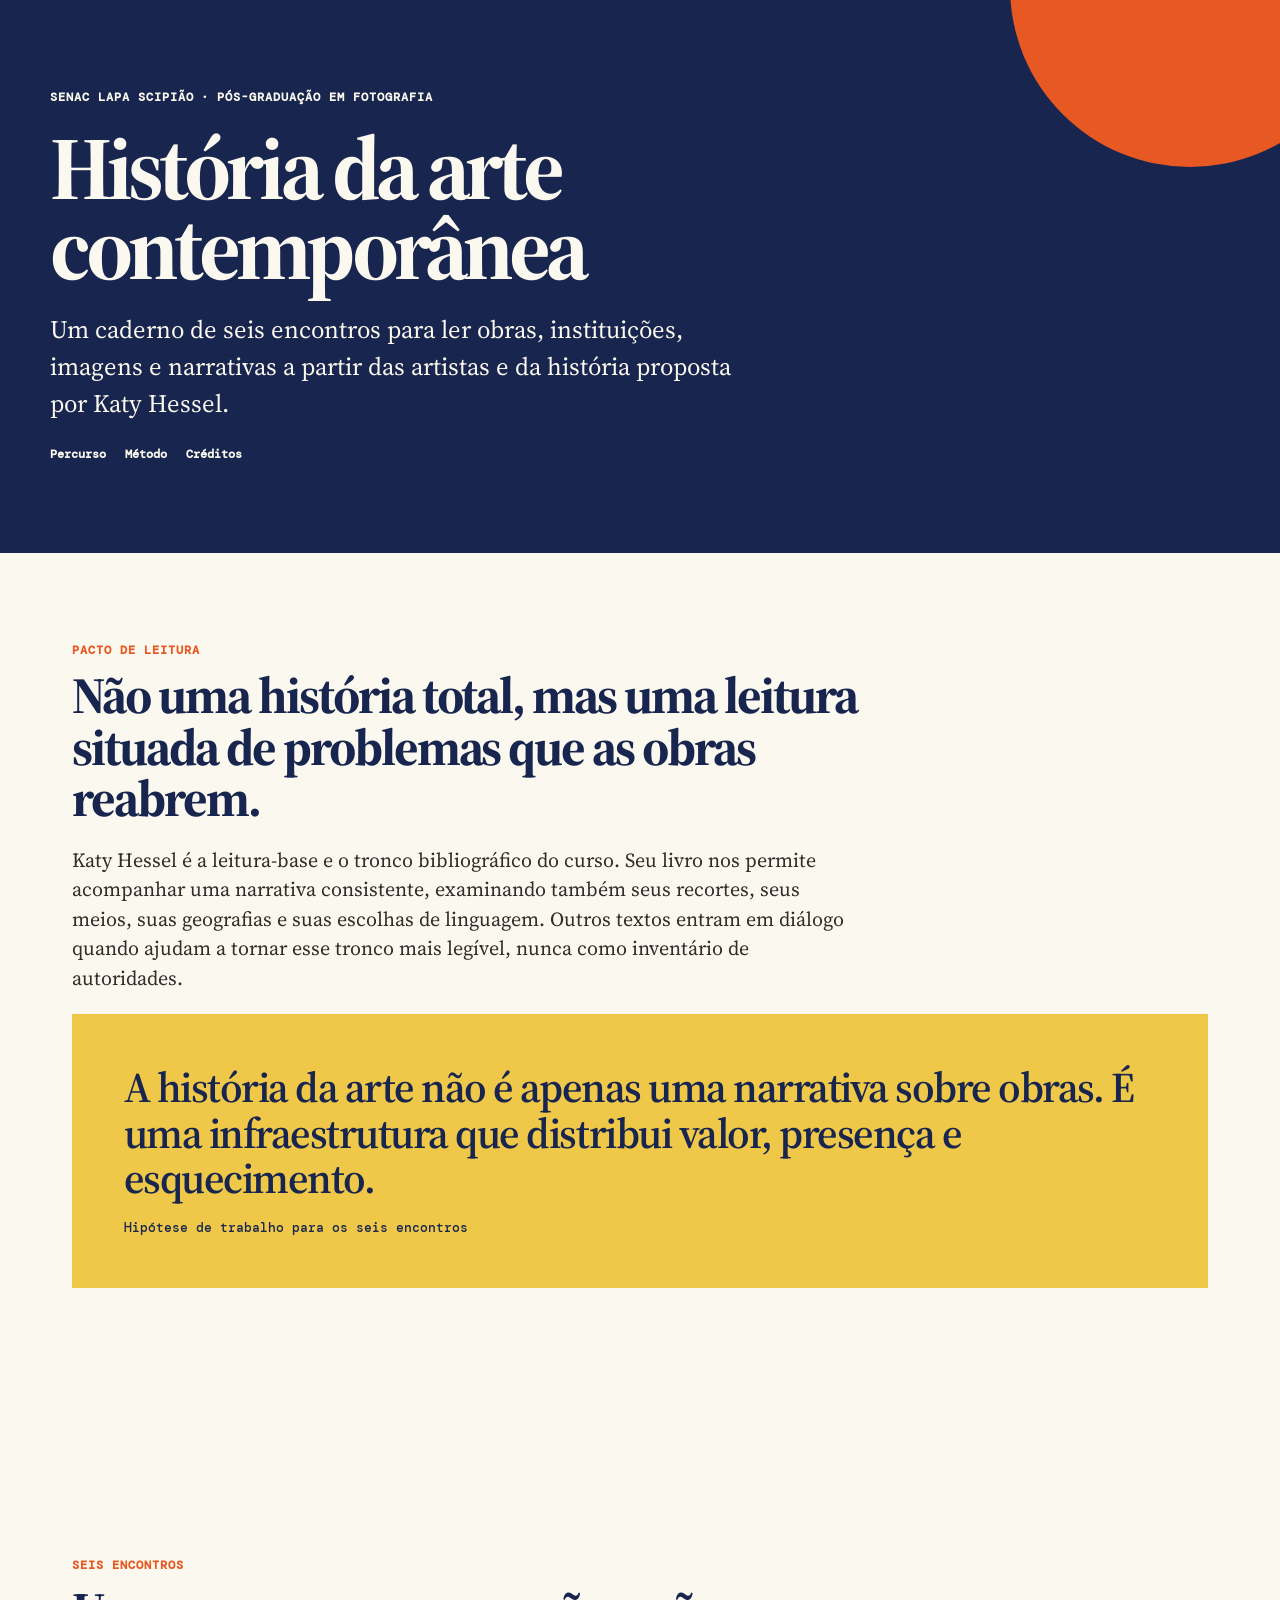
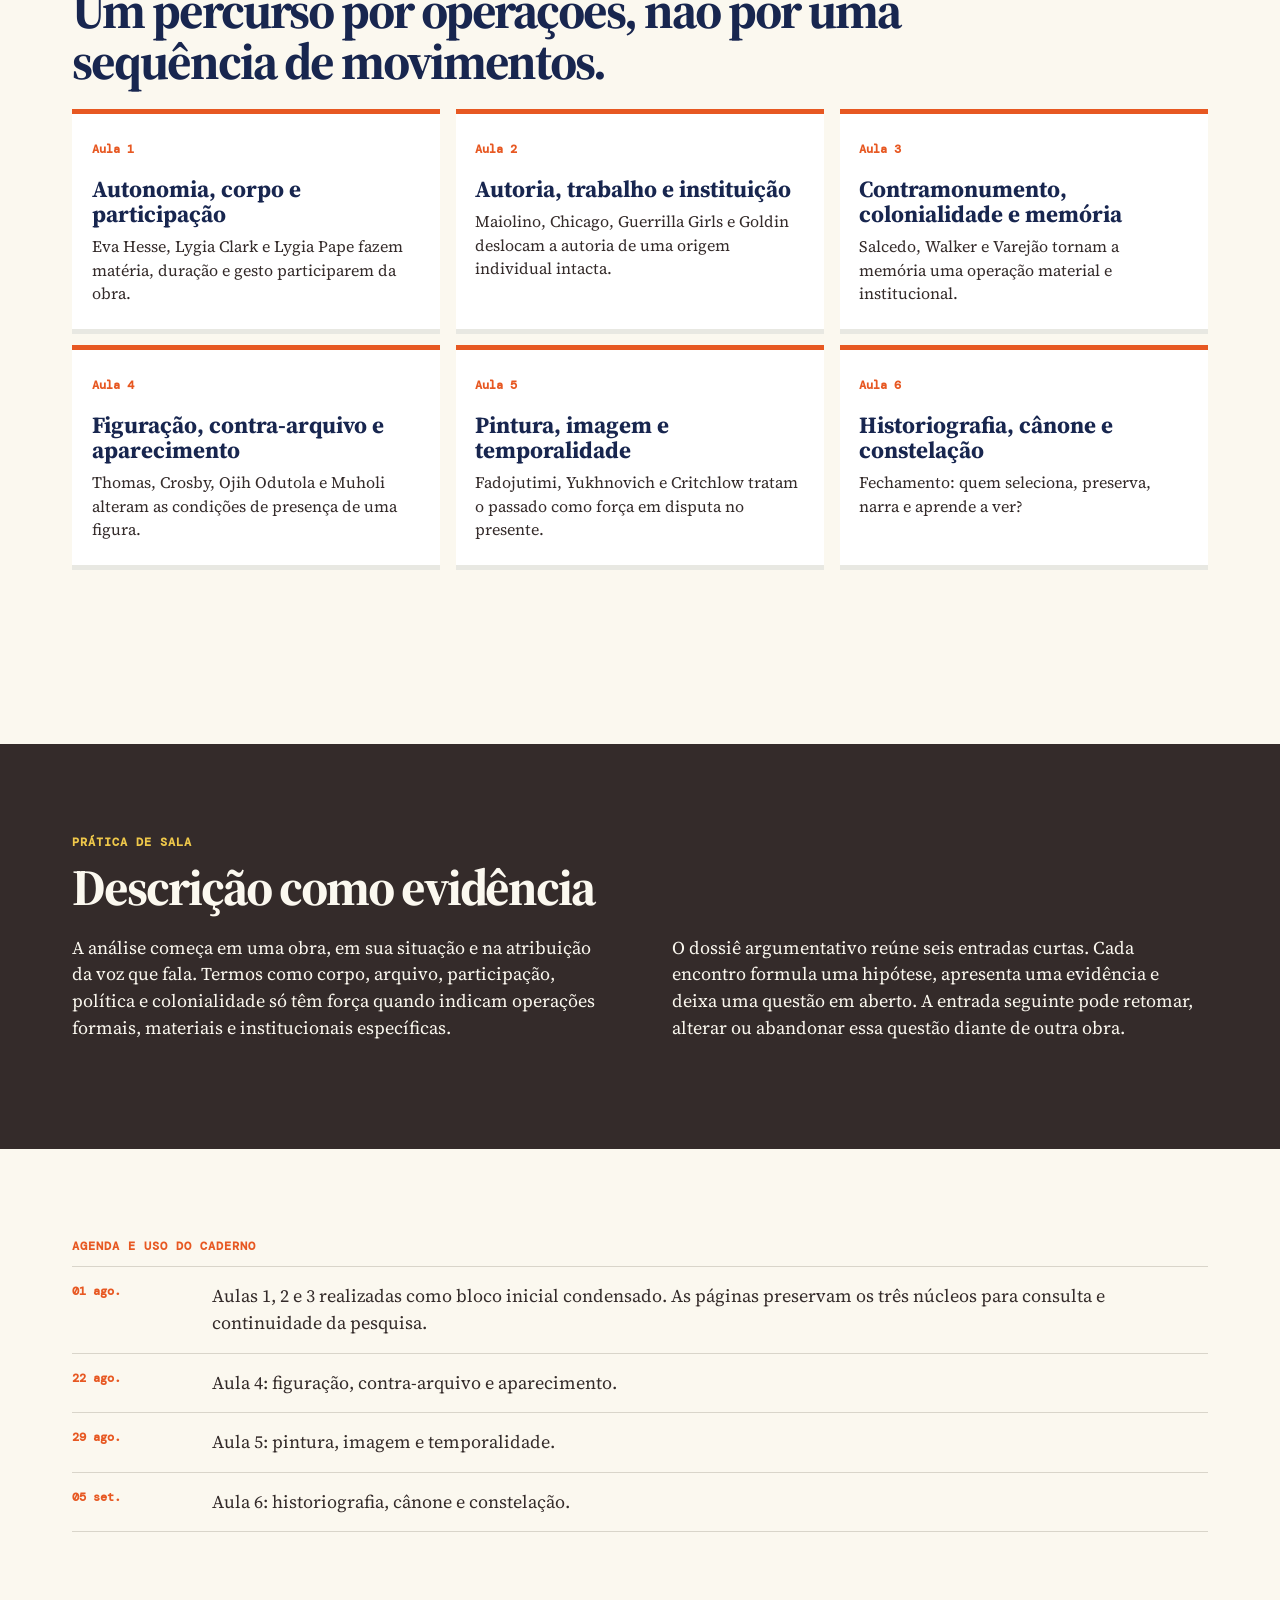
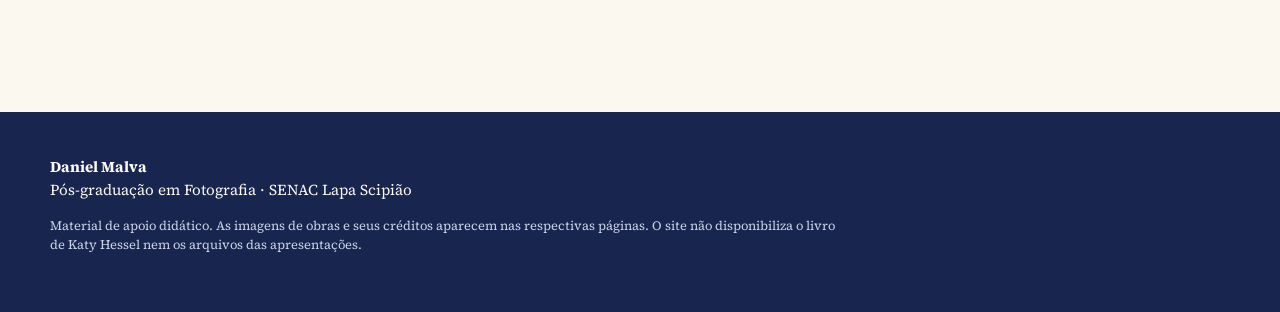
==== index.html @ fc157f0c "Publica caderno da disciplina de arte contemporanea" ====
<!doctype html><html lang="pt-BR"><head><meta charset="utf-8"><meta name="viewport" content="width=device-width, initial-scale=1"><title>História da Arte Contemporânea | SENAC</title><meta name="description" content="Caderno digital da disciplina História da Arte Contemporânea."><link rel="stylesheet" href="assets/styles.css"></head><body>
<header class="hero"><p class="eyebrow">SENAC Lapa Scipião · Pós-graduação em Fotografia</p><h1>História da arte<br>contemporânea</h1><p class="hero-copy">Um caderno de seis encontros para ler obras, instituições, imagens e narrativas a partir das artistas e da história proposta por Katy Hessel.</p><nav aria-label="Navegação"><a href="#percurso">Percurso</a><a href="#metodo">Método</a><a href="#creditos">Créditos</a></nav></header>
<main><section class="wrap section"><p class="section-label">Pacto de leitura</p><h2>Não uma história total, mas uma leitura situada de problemas que as obras reabrem.</h2><p class="lede">Katy Hessel é a leitura-base e o tronco bibliográfico do curso. Seu livro nos permite acompanhar uma narrativa consistente, examinando também seus recortes, seus meios, suas geografias e suas escolhas de linguagem. Outros textos entram em diálogo quando ajudam a tornar esse tronco mais legível, nunca como inventário de autoridades.</p><div class="statement">A história da arte não é apenas uma narrativa sobre obras. É uma infraestrutura que distribui valor, presença e esquecimento.<small>Hipótese de trabalho para os seis encontros</small></div></section>
<section class="wrap section" id="percurso"><p class="section-label">Seis encontros</p><h2>Um percurso por operações, não por uma sequência de movimentos.</h2><div class="course-grid"><article class="course-card" data-periodo="passado"><a href="aula-01.html"><span class="number">Aula 1</span><h3>Autonomia, corpo e participação</h3><p>Eva Hesse, Lygia Clark e Lygia Pape fazem matéria, duração e gesto participarem da obra.</p></a></article><article class="course-card" data-periodo="passado"><a href="aula-02.html"><span class="number">Aula 2</span><h3>Autoria, trabalho e instituição</h3><p>Maiolino, Chicago, Guerrilla Girls e Goldin deslocam a autoria de uma origem individual intacta.</p></a></article><article class="course-card" data-periodo="passado"><a href="aula-03.html"><span class="number">Aula 3</span><h3>Contramonumento, colonialidade e memória</h3><p>Salcedo, Walker e Varejão tornam a memória uma operação material e institucional.</p></a></article><article class="course-card" data-periodo="presente"><a href="aula-04.html"><span class="number">Aula 4</span><h3>Figuração, contra-arquivo e aparecimento</h3><p>Thomas, Crosby, Ojih Odutola e Muholi alteram as condições de presença de uma figura.</p></a></article><article class="course-card" data-periodo="presente"><a href="aula-05.html"><span class="number">Aula 5</span><h3>Pintura, imagem e temporalidade</h3><p>Fadojutimi, Yukhnovich e Critchlow tratam o passado como força em disputa no presente.</p></a></article><article class="course-card" data-periodo="presente"><a href="aula-06.html"><span class="number">Aula 6</span><h3>Historiografia, cânone e constelação</h3><p>Fechamento: quem seleciona, preserva, narra e aprende a ver?</p></a></article></div></section>
<section class="method" id="metodo"><div class="wrap"><p class="section-label">Prática de sala</p><h2>Descrição como evidência</h2><div class="two-col"><p>A análise começa em uma obra, em sua situação e na atribuição da voz que fala. Termos como corpo, arquivo, participação, política e colonialidade só têm força quando indicam operações formais, materiais e institucionais específicas.</p><p>O dossiê argumentativo reúne seis entradas curtas. Cada encontro formula uma hipótese, apresenta uma evidência e deixa uma questão em aberto. A entrada seguinte pode retomar, alterar ou abandonar essa questão diante de outra obra.</p></div></div></section>
<section class="wrap section"><p class="section-label">Agenda e uso do caderno</p><div class="timeline"><strong>01 ago.</strong><span>Aulas 1, 2 e 3 realizadas como bloco inicial condensado. As páginas preservam os três núcleos para consulta e continuidade da pesquisa.</span><strong>22 ago.</strong><span>Aula 4: figuração, contra-arquivo e aparecimento.</span><strong>29 ago.</strong><span>Aula 5: pintura, imagem e temporalidade.</span><strong>05 set.</strong><span>Aula 6: historiografia, cânone e constelação.</span></div></section></main>
<footer id="creditos"><p><strong>Daniel Malva</strong><br>Pós-graduação em Fotografia · SENAC Lapa Scipião</p><p class="fine">Material de apoio didático. As imagens de obras e seus créditos aparecem nas respectivas páginas. O site não disponibiliza o livro de Katy Hessel nem os arquivos das apresentações.</p></footer><script src="assets/app.js"></script></body></html>
---- assets/styles.css ----
@import url('https://fonts.googleapis.com/css2?family=DM+Mono&family=Source+Serif+4:opsz,wght@8..60,400;8..60,600;8..60,700&display=swap');

:root { --ink:#18264f; --paper:#fbf8ef; --orange:#e75822; --yellow:#efc84a; --muted:#d9d5ca; --dark:#342b2a; }
* { box-sizing:border-box; }
html { scroll-behavior:smooth; }
body { margin:0; background:var(--paper); color:var(--dark); font-family:"Source Serif 4", Georgia, serif; font-size:18px; line-height:1.48; overflow-x:hidden; }
a { color:inherit; text-decoration-thickness:1px; text-underline-offset:3px; }
.hero, .page-head { background:var(--ink); color:var(--paper); padding:clamp(2rem,7vw,6rem) max(1.4rem,calc((100vw - 1180px)/2)); position:relative; overflow:hidden; }
.hero:after, .page-head:after { content:""; position:absolute; width:clamp(160px,30vw,360px); height:clamp(160px,30vw,360px); border-radius:50%; background:var(--orange); top:-35%; right:-7%; }
.eyebrow, .kicker { font:600 .76rem/1.3 "DM Mono", monospace; letter-spacing:.08em; text-transform:uppercase; position:relative; z-index:1; }
h1,h2,h3,p { margin-top:0; }
h1 { font-size:clamp(2.7rem,7vw,6.2rem); line-height:.9; letter-spacing:-.055em; max-width:900px; position:relative; z-index:1; margin:1.4rem 0; }
.page-head h1 { font-size:clamp(2.55rem,5.6vw,5rem); max-width:850px; }
.hero-copy, .page-intro { position:relative; z-index:1; max-width:690px; font-size:clamp(1.12rem,2.2vw,1.55rem); }
nav { position:relative; z-index:2; display:flex; gap:.8rem 1.2rem; flex-wrap:wrap; font:600 .74rem "DM Mono",monospace; }
nav a { text-decoration:none; border-bottom:1px solid transparent; } nav a:hover, nav a[aria-current="page"] { border-color:var(--yellow); color:var(--yellow); }
.wrap { max-width:1180px; margin:auto; padding:clamp(2.8rem,7vw,6rem) 1.4rem; }
.section { margin-bottom:clamp(3.5rem,7vw,6rem); }
.section-label { color:var(--orange); font:600 .75rem "DM Mono",monospace; text-transform:uppercase; letter-spacing:.08em; }
h2 { color:var(--ink); font-size:clamp(2rem,4vw,3.55rem); letter-spacing:-.04em; line-height:1; max-width:850px; margin:.6rem 0 1.35rem; }
h3 { color:var(--ink); font-size:1.45rem; line-height:1.08; margin-bottom:.5rem; }
.lede { max-width:780px; font-size:1.25rem; }
.statement { background:var(--yellow); color:var(--ink); padding:clamp(1.7rem,4vw,3.4rem); font-size:clamp(1.5rem,3.5vw,2.65rem); line-height:1.08; font-weight:600; letter-spacing:-.035em; }
.statement small { display:block; margin-top:1rem; font:500 .82rem/1.45 "DM Mono",monospace; letter-spacing:0; }
.course-grid, .cards, .works { display:grid; grid-template-columns:repeat(3,1fr); gap:1rem; }
.course-card, .card { border-top:5px solid var(--orange); padding:1.25rem 1.2rem 1.45rem; background:white; min-height:210px; box-shadow:0 5px 0 rgba(24,38,79,.08); }
.course-card h3 { margin-top:1rem; }.course-card .number { color:var(--orange); font:600 .75rem "DM Mono",monospace; }
.course-card p, .card p { font-size:1rem; margin-bottom:0; }.course-card a { display:block; height:100%; text-decoration:none; }
.timeline { display:grid; grid-template-columns:140px 1fr; border-top:1px solid var(--muted); }
.timeline > * { padding:1rem 0; border-bottom:1px solid var(--muted); }.timeline strong { color:var(--orange); font:600 .75rem "DM Mono",monospace; }
.work { background:var(--ink); color:var(--paper); overflow:hidden; display:grid; grid-template-rows:minmax(230px,360px) auto; }
.work img { width:100%; height:100%; object-fit:cover; display:block; }.work-content { padding:1.2rem; }.work h3 { color:var(--paper); }.work p { font-size:.98rem; margin-bottom:.55rem; }.credit { color:#d9dff2; font-size:.8rem!important; }
.two-col { display:grid; grid-template-columns:1fr 1fr; gap:clamp(1.5rem,5vw,5rem); }.two-col > * { min-width:0; }
.note { background:#eee9dd; padding:1.45rem; }.note h3 { margin-top:.1rem; }.note p:last-child { margin-bottom:0; }
.question { border-left:7px solid var(--orange); padding:1.1rem 1.35rem; background:white; font-size:1.25rem; }.question strong { color:var(--orange); font:600 .72rem "DM Mono",monospace; display:block; text-transform:uppercase; margin-bottom:.45rem; }
details { border-top:1px solid var(--muted); padding:1rem 0; } details:last-child { border-bottom:1px solid var(--muted); } summary { cursor:pointer; color:var(--ink); font-size:1.18rem; font-weight:600; } details p, details ul { max-width:820px; margin:1rem 0 .2rem; } li+li { margin-top:.45rem; }
.method { background:var(--dark); color:var(--paper); }.method h2 { color:var(--paper); }.method .section-label { color:var(--yellow); }
footer { background:var(--ink); color:var(--paper); padding:2.8rem max(1.4rem,calc((100vw - 1180px)/2)); font-size:.95rem; } footer p { max-width:800px; } footer .fine { color:#cbd2e7; font-size:.8rem; }
@media (max-width:760px) { body { font-size:17px; } .hero, .page-head { padding-inline:1.4rem; }.hero:after,.page-head:after { right:-25%; top:-12%; } h1 { font-size:clamp(2.5rem,11vw,4.2rem); max-inline-size:100%; overflow-wrap:anywhere; }.course-grid,.cards,.works,.two-col { grid-template-columns:1fr; }.timeline { grid-template-columns:90px 1fr; }.work { grid-template-rows:280px auto; } }
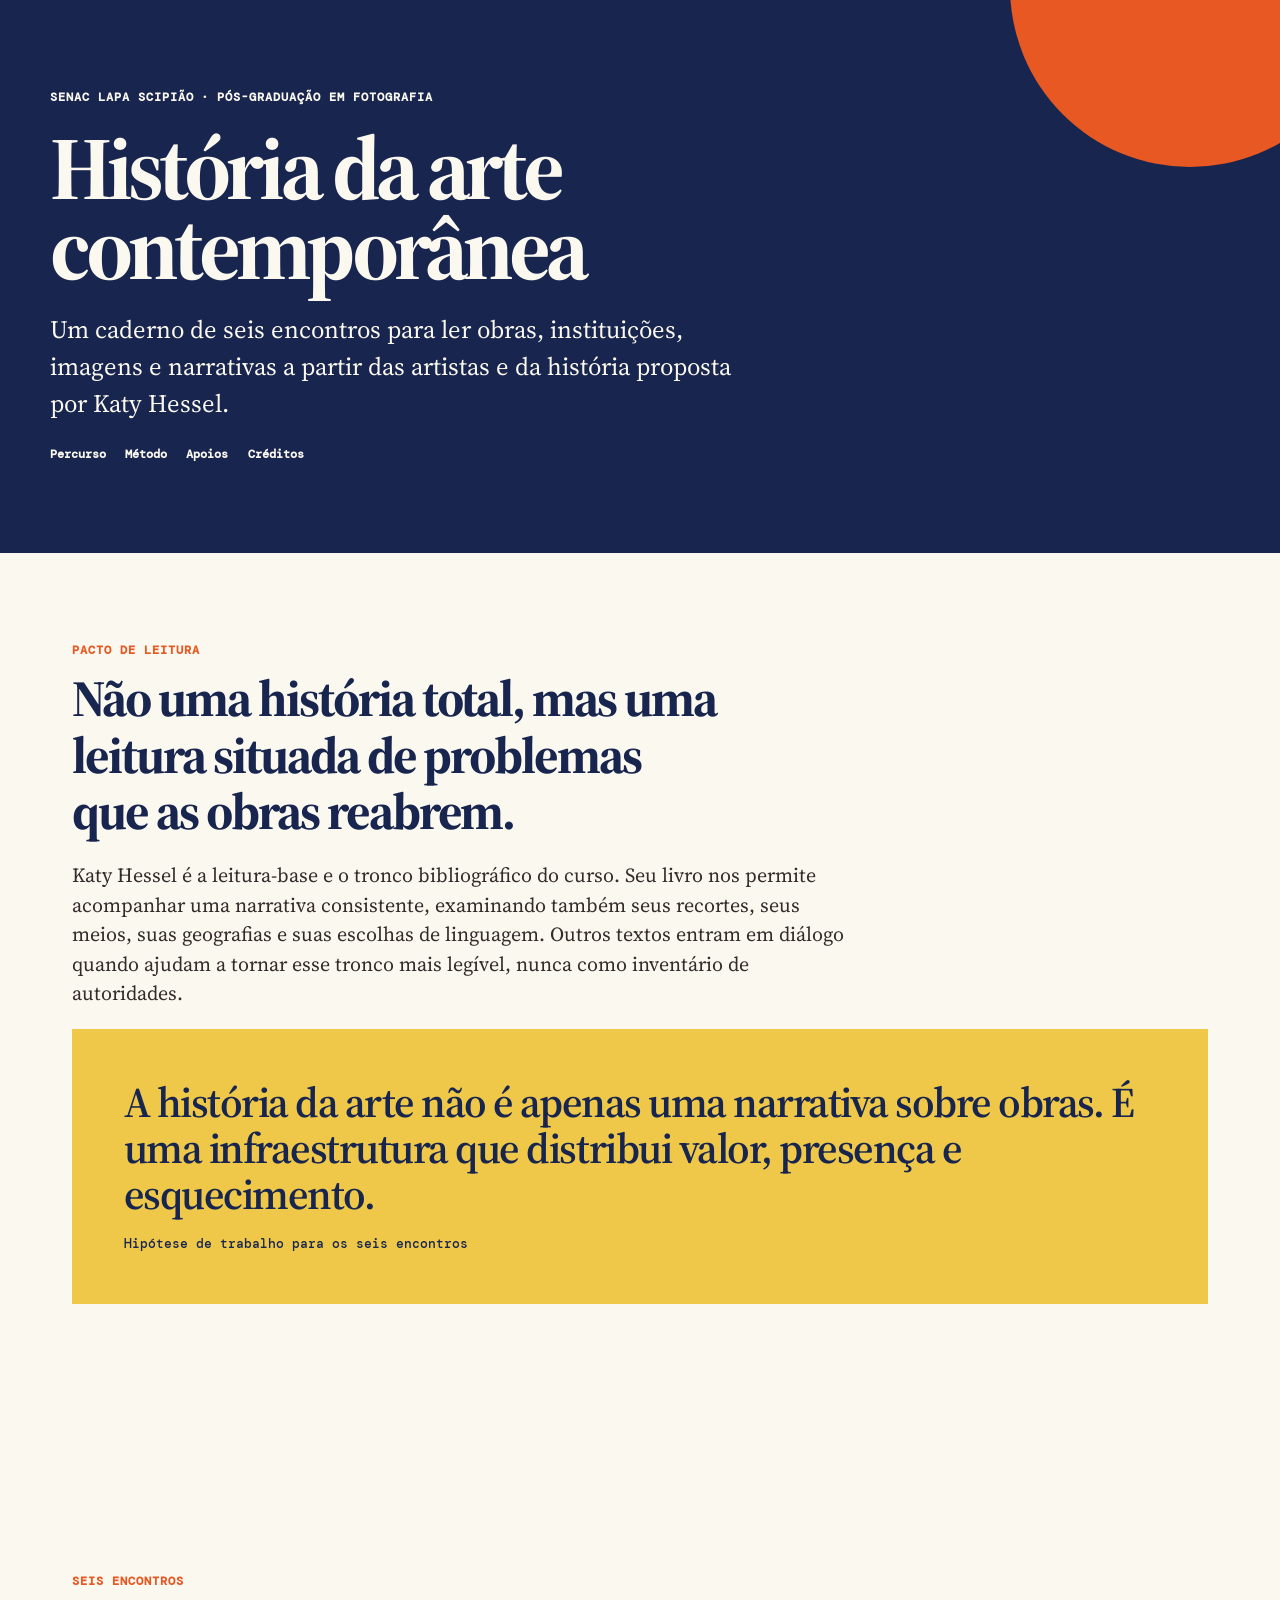
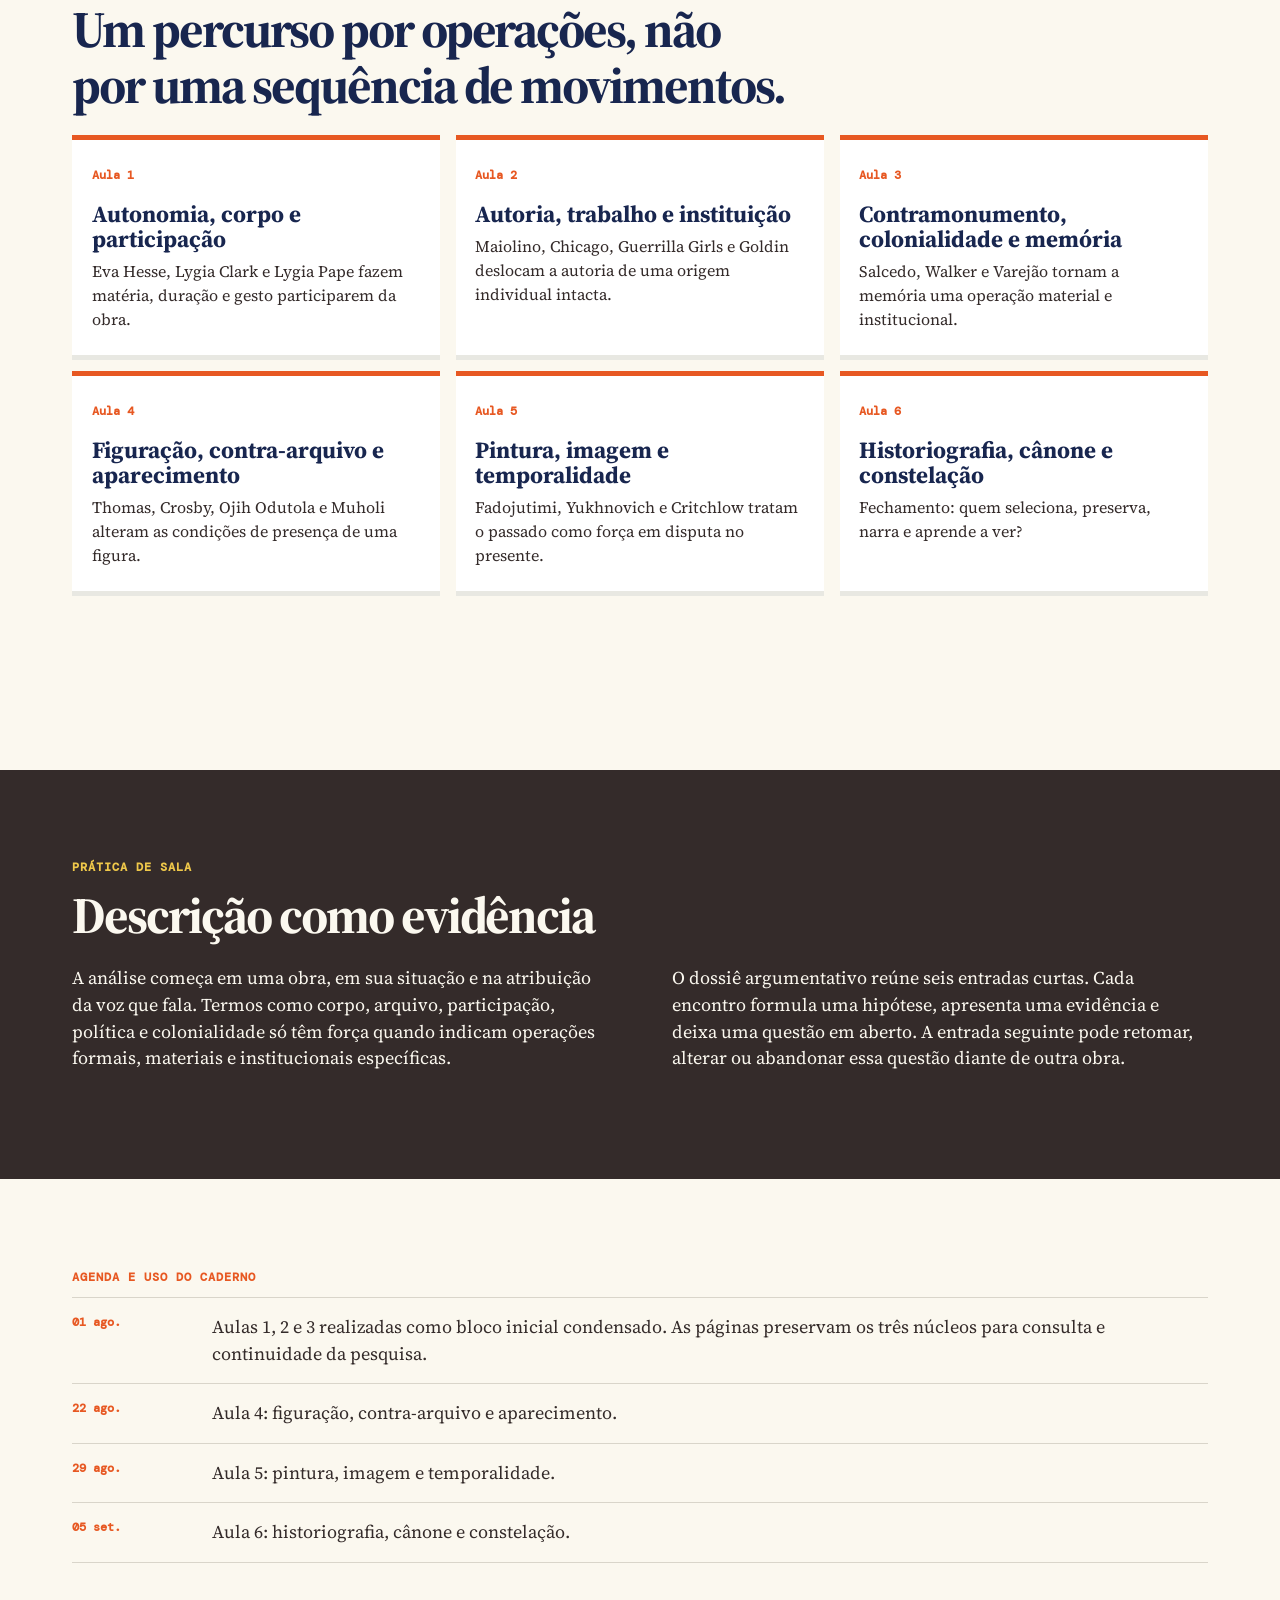
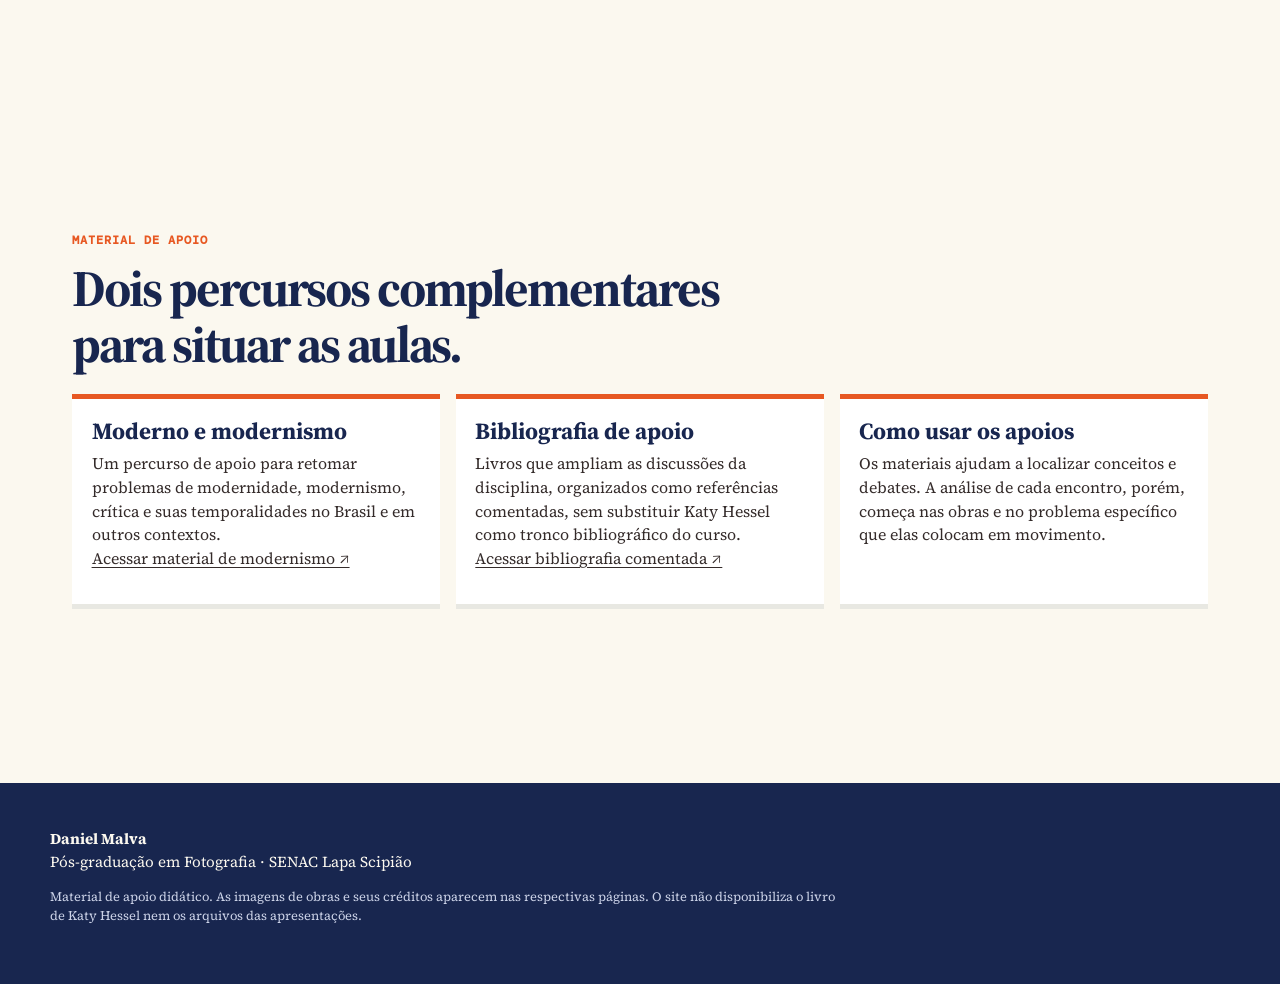
==== commit c9e04647: "Amplia Aula 1 e adiciona materiais de apoio" ====
--- a/index.html
+++ b/index.html
@@ -1,7 +1,7 @@
 <!doctype html><html lang="pt-BR"><head><meta charset="utf-8"><meta name="viewport" content="width=device-width, initial-scale=1"><title>História da Arte Contemporânea | SENAC</title><meta name="description" content="Caderno digital da disciplina História da Arte Contemporânea."><link rel="stylesheet" href="assets/styles.css"></head><body>
-<header class="hero"><p class="eyebrow">SENAC Lapa Scipião · Pós-graduação em Fotografia</p><h1>História da arte<br>contemporânea</h1><p class="hero-copy">Um caderno de seis encontros para ler obras, instituições, imagens e narrativas a partir das artistas e da história proposta por Katy Hessel.</p><nav aria-label="Navegação"><a href="#percurso">Percurso</a><a href="#metodo">Método</a><a href="#creditos">Créditos</a></nav></header>
+<header class="hero"><p class="eyebrow">SENAC Lapa Scipião · Pós-graduação em Fotografia</p><h1>História da arte<br>contemporânea</h1><p class="hero-copy">Um caderno de seis encontros para ler obras, instituições, imagens e narrativas a partir das artistas e da história proposta por Katy Hessel.</p><nav aria-label="Navegação"><a href="#percurso">Percurso</a><a href="#metodo">Método</a><a href="#apoios">Apoios</a><a href="#creditos">Créditos</a></nav></header>
 <main><section class="wrap section"><p class="section-label">Pacto de leitura</p><h2>Não uma história total, mas uma leitura situada de problemas que as obras reabrem.</h2><p class="lede">Katy Hessel é a leitura-base e o tronco bibliográfico do curso. Seu livro nos permite acompanhar uma narrativa consistente, examinando também seus recortes, seus meios, suas geografias e suas escolhas de linguagem. Outros textos entram em diálogo quando ajudam a tornar esse tronco mais legível, nunca como inventário de autoridades.</p><div class="statement">A história da arte não é apenas uma narrativa sobre obras. É uma infraestrutura que distribui valor, presença e esquecimento.<small>Hipótese de trabalho para os seis encontros</small></div></section>
 <section class="wrap section" id="percurso"><p class="section-label">Seis encontros</p><h2>Um percurso por operações, não por uma sequência de movimentos.</h2><div class="course-grid"><article class="course-card" data-periodo="passado"><a href="aula-01.html"><span class="number">Aula 1</span><h3>Autonomia, corpo e participação</h3><p>Eva Hesse, Lygia Clark e Lygia Pape fazem matéria, duração e gesto participarem da obra.</p></a></article><article class="course-card" data-periodo="passado"><a href="aula-02.html"><span class="number">Aula 2</span><h3>Autoria, trabalho e instituição</h3><p>Maiolino, Chicago, Guerrilla Girls e Goldin deslocam a autoria de uma origem individual intacta.</p></a></article><article class="course-card" data-periodo="passado"><a href="aula-03.html"><span class="number">Aula 3</span><h3>Contramonumento, colonialidade e memória</h3><p>Salcedo, Walker e Varejão tornam a memória uma operação material e institucional.</p></a></article><article class="course-card" data-periodo="presente"><a href="aula-04.html"><span class="number">Aula 4</span><h3>Figuração, contra-arquivo e aparecimento</h3><p>Thomas, Crosby, Ojih Odutola e Muholi alteram as condições de presença de uma figura.</p></a></article><article class="course-card" data-periodo="presente"><a href="aula-05.html"><span class="number">Aula 5</span><h3>Pintura, imagem e temporalidade</h3><p>Fadojutimi, Yukhnovich e Critchlow tratam o passado como força em disputa no presente.</p></a></article><article class="course-card" data-periodo="presente"><a href="aula-06.html"><span class="number">Aula 6</span><h3>Historiografia, cânone e constelação</h3><p>Fechamento: quem seleciona, preserva, narra e aprende a ver?</p></a></article></div></section>
 <section class="method" id="metodo"><div class="wrap"><p class="section-label">Prática de sala</p><h2>Descrição como evidência</h2><div class="two-col"><p>A análise começa em uma obra, em sua situação e na atribuição da voz que fala. Termos como corpo, arquivo, participação, política e colonialidade só têm força quando indicam operações formais, materiais e institucionais específicas.</p><p>O dossiê argumentativo reúne seis entradas curtas. Cada encontro formula uma hipótese, apresenta uma evidência e deixa uma questão em aberto. A entrada seguinte pode retomar, alterar ou abandonar essa questão diante de outra obra.</p></div></div></section>
-<section class="wrap section"><p class="section-label">Agenda e uso do caderno</p><div class="timeline"><strong>01 ago.</strong><span>Aulas 1, 2 e 3 realizadas como bloco inicial condensado. As páginas preservam os três núcleos para consulta e continuidade da pesquisa.</span><strong>22 ago.</strong><span>Aula 4: figuração, contra-arquivo e aparecimento.</span><strong>29 ago.</strong><span>Aula 5: pintura, imagem e temporalidade.</span><strong>05 set.</strong><span>Aula 6: historiografia, cânone e constelação.</span></div></section></main>
+<section class="wrap section"><p class="section-label">Agenda e uso do caderno</p><div class="timeline"><strong>01 ago.</strong><span>Aulas 1, 2 e 3 realizadas como bloco inicial condensado. As páginas preservam os três núcleos para consulta e continuidade da pesquisa.</span><strong>22 ago.</strong><span>Aula 4: figuração, contra-arquivo e aparecimento.</span><strong>29 ago.</strong><span>Aula 5: pintura, imagem e temporalidade.</span><strong>05 set.</strong><span>Aula 6: historiografia, cânone e constelação.</span></div></section><section class="wrap section" id="apoios"><p class="section-label">Material de apoio</p><h2>Dois percursos complementares para situar as aulas.</h2><div class="cards"><article class="card"><h3>Moderno e modernismo</h3><p>Um percurso de apoio para retomar problemas de modernidade, modernismo, crítica e suas temporalidades no Brasil e em outros contextos.</p><p><a href="https://danielmalva.github.io/modernismo-senac/" target="_blank" rel="noopener">Acessar material de modernismo ↗</a></p></article><article class="card"><h3>Bibliografia de apoio</h3><p>Livros que ampliam as discussões da disciplina, organizados como referências comentadas, sem substituir Katy Hessel como tronco bibliográfico do curso.</p><p><a href="https://danielmalva.github.io/modernismo-senac/bibliografia.html" target="_blank" rel="noopener">Acessar bibliografia comentada ↗</a></p></article><article class="card"><h3>Como usar os apoios</h3><p>Os materiais ajudam a localizar conceitos e debates. A análise de cada encontro, porém, começa nas obras e no problema específico que elas colocam em movimento.</p></article></div></section></main>
 <footer id="creditos"><p><strong>Daniel Malva</strong><br>Pós-graduação em Fotografia · SENAC Lapa Scipião</p><p class="fine">Material de apoio didático. As imagens de obras e seus créditos aparecem nas respectivas páginas. O site não disponibiliza o livro de Katy Hessel nem os arquivos das apresentações.</p></footer><script src="assets/app.js"></script></body></html>
--- a/assets/styles.css
+++ b/assets/styles.css
@@ -17,23 +17,46 @@
 .wrap { max-width:1180px; margin:auto; padding:clamp(2.8rem,7vw,6rem) 1.4rem; }
 .section { margin-bottom:clamp(3.5rem,7vw,6rem); }
 .section-label { color:var(--orange); font:600 .75rem "DM Mono",monospace; text-transform:uppercase; letter-spacing:.08em; }
-h2 { color:var(--ink); font-size:clamp(2rem,4vw,3.55rem); letter-spacing:-.04em; line-height:1; max-width:850px; margin:.6rem 0 1.35rem; }
+h2 { color:var(--ink); font-size:clamp(2rem,4vw,3.55rem); letter-spacing:-.04em; line-height:1.1; max-width:850px; margin:.6rem 0 1.35rem; text-wrap:balance; }
 h3 { color:var(--ink); font-size:1.45rem; line-height:1.08; margin-bottom:.5rem; }
 .lede { max-width:780px; font-size:1.25rem; }
 .statement { background:var(--yellow); color:var(--ink); padding:clamp(1.7rem,4vw,3.4rem); font-size:clamp(1.5rem,3.5vw,2.65rem); line-height:1.08; font-weight:600; letter-spacing:-.035em; }
 .statement small { display:block; margin-top:1rem; font:500 .82rem/1.45 "DM Mono",monospace; letter-spacing:0; }
 .course-grid, .cards, .works { display:grid; grid-template-columns:repeat(3,1fr); gap:1rem; }
+.constellation-works { display:grid; grid-template-columns:repeat(2,minmax(0,1fr)); gap:1.25rem; }
+.constellation-works .work { align-self:stretch; height:100%; }
+.constellation-works .work img { height:320px; object-fit:contain; background:var(--ink); }
 .course-card, .card { border-top:5px solid var(--orange); padding:1.25rem 1.2rem 1.45rem; background:white; min-height:210px; box-shadow:0 5px 0 rgba(24,38,79,.08); }
 .course-card h3 { margin-top:1rem; }.course-card .number { color:var(--orange); font:600 .75rem "DM Mono",monospace; }
+.course-map .card .number { color:var(--orange); font:600 .75rem "DM Mono",monospace; text-transform:uppercase; letter-spacing:.05em; }.course-map .card.current { background:var(--yellow); border-color:var(--ink); box-shadow:0 6px 0 var(--ink); }.course-map .card.current h3 { color:var(--ink); }.course-map .card.current .number { color:var(--ink); }
 .course-card p, .card p { font-size:1rem; margin-bottom:0; }.course-card a { display:block; height:100%; text-decoration:none; }
 .timeline { display:grid; grid-template-columns:140px 1fr; border-top:1px solid var(--muted); }
 .timeline > * { padding:1rem 0; border-bottom:1px solid var(--muted); }.timeline strong { color:var(--orange); font:600 .75rem "DM Mono",monospace; }
-.work { background:var(--ink); color:var(--paper); overflow:hidden; display:grid; grid-template-rows:minmax(230px,360px) auto; }
-.work img { width:100%; height:100%; object-fit:cover; display:block; }.work-content { padding:1.2rem; }.work h3 { color:var(--paper); }.work p { font-size:.98rem; margin-bottom:.55rem; }.credit { color:#d9dff2; font-size:.8rem!important; }
+.work { background:var(--ink); color:var(--paper); overflow:hidden; display:grid; grid-template-rows:auto auto; align-self:start; }
+.works { align-items:start; }
+.work img { width:100%; height:auto; object-fit:contain; object-position:top center; background:var(--ink); display:block; }.work-content, .work-caption { padding:1.2rem; align-self:start; }.work h3 { color:var(--paper); }.work p { font-size:.98rem; margin-bottom:.55rem; }.work-caption small { color:#d9dff2; font-size:.8rem; }.credit { color:#4b4a46; font-size:.8rem!important; }.work .credit { color:#d9dff2; }
+.section:has(> .two-col > .work) > .section-label { display:inline-block; color:var(--ink); background:var(--yellow); padding:.25rem .48rem; font-style:italic; letter-spacing:.035em; }
+.work h3 em { color:var(--yellow); font-weight:600; }
+.work-content > p:first-of-type { color:#d9dff2; }
+.artist { font-style:italic; color:var(--ink); font-weight:600; }
+.artwork-link { appearance:none; border:0; border-bottom:1px solid var(--orange); background:transparent; color:var(--ink); cursor:pointer; font:inherit; padding:0; text-align:left; }
+.artwork-link:hover, .artwork-link:focus-visible { color:var(--orange); outline:0; }
+.artwork-modal { width:min(92vw,760px); max-height:92vh; border:0; outline:0; padding:0; background:transparent; box-shadow:none; }
+.artwork-modal::backdrop { background:rgba(20,25,42,.72); }
+.artwork-modal form { display:flex; justify-content:flex-end; margin-bottom:.6rem; }.modal-close { border:0; background:var(--ink); color:var(--paper); cursor:pointer; padding:.5rem .7rem; font:600 .75rem "DM Mono",monospace; }
+.artwork-modal img { display:block; width:auto; max-width:100%; max-height:72vh; margin:auto; border:0; outline:0; }.artwork-modal p { margin:.75rem 0 0; font-size:0; }.artwork-modal p::after { content:"Balthus, A aula de violão, 1934."; color:var(--paper); font:400 .9rem/1.4 "Source Serif 4", Georgia, serif; }
+/* Na Aula 4, a leitura Cotton–Hessel é inserida após o bloco de Muholi. */
+main.wrap:has(img[src*="aula-04-image4"]) { display:flex; flex-direction:column; }
+main.wrap:has(img[src*="aula-04-image4"]) > section:nth-child(n+10) { order:2; }
+main.wrap:has(img[src*="aula-04-image4"]) > section:has(h2 > .artist) { order:1; }
+main.wrap:has(img[src*="aula-04-image5"]) > section:has(img[src*="aula-04-image5"]) > h2::after { content:"Embora Gustavo Caboco seja um artista homem, sua presença nesta aula é uma exceção deliberada: como artista Wapichana, sua pesquisa sobre a ausência indígena no Arquivo Histórico Wanda Svevo é decisiva para complexificar o problema do arquivo e deslocar o curso diante dos povos originários."; display:block; max-width:760px; color:var(--dark); font-family:"Source Serif 4", Georgia, serif; font-size:1.08rem; font-style:normal; font-weight:400; letter-spacing:0; line-height:1.38; margin-top:1rem; }
 .two-col { display:grid; grid-template-columns:1fr 1fr; gap:clamp(1.5rem,5vw,5rem); }.two-col > * { min-width:0; }
 .note { background:#eee9dd; padding:1.45rem; }.note h3 { margin-top:.1rem; }.note p:last-child { margin-bottom:0; }
 .question { border-left:7px solid var(--orange); padding:1.1rem 1.35rem; background:white; font-size:1.25rem; }.question strong { color:var(--orange); font:600 .72rem "DM Mono",monospace; display:block; text-transform:uppercase; margin-bottom:.45rem; }
 details { border-top:1px solid var(--muted); padding:1rem 0; } details:last-child { border-bottom:1px solid var(--muted); } summary { cursor:pointer; color:var(--ink); font-size:1.18rem; font-weight:600; } details p, details ul { max-width:820px; margin:1rem 0 .2rem; } li+li { margin-top:.45rem; }
 .method { background:var(--dark); color:var(--paper); }.method h2 { color:var(--paper); }.method .section-label { color:var(--yellow); }
 footer { background:var(--ink); color:var(--paper); padding:2.8rem max(1.4rem,calc((100vw - 1180px)/2)); font-size:.95rem; } footer p { max-width:800px; } footer .fine { color:#cbd2e7; font-size:.8rem; }
-@media (max-width:760px) { body { font-size:17px; } .hero, .page-head { padding-inline:1.4rem; }.hero:after,.page-head:after { right:-25%; top:-12%; } h1 { font-size:clamp(2.5rem,11vw,4.2rem); max-inline-size:100%; overflow-wrap:anywhere; }.course-grid,.cards,.works,.two-col { grid-template-columns:1fr; }.timeline { grid-template-columns:90px 1fr; }.work { grid-template-rows:280px auto; } }
+body:has(img[src*="aula-04-image5"]) footer::before { content:"Agradecimentos\A Ao Arquivo Histórico Wanda Svevo da Fundação Bienal de São Paulo e, em especial, à pesquisadora e colaboradora do AHWS, Ana Helena G. Custódio."; white-space:pre-line; display:block; max-width:800px; border-top:1px solid #7080ae; padding-top:1.4rem; margin-bottom:1.4rem; font-size:.95rem; }
+main.wrap:has(img[src*="aula-04-image5"]) > section:last-of-type::after { content:"SEMINÁRIO DE OBRA\A Preencha o formulário da Aula 4 ao final da atividade. Aponte a câmera para o QR code e registre a hipótese, as evidências e a questão que permanece em aberto."; white-space:pre-line; display:block; min-height:220px; max-width:800px; box-sizing:border-box; border-top:5px solid var(--orange); margin-top:3rem; padding:1.5rem 235px 1.2rem 1.4rem; background-color:var(--ink); background-image:url("obras/qrcode-seminario-aula-04.png"); background-position:right 1.2rem center; background-size:190px; background-repeat:no-repeat; color:var(--paper); font:600 .87rem/1.5 "DM Mono", monospace; letter-spacing:.025em; }
+@media (max-width:760px) { body { font-size:17px; } .hero, .page-head { padding-inline:1.4rem; }.hero:after,.page-head:after { right:-25%; top:-12%; } h1 { font-size:clamp(2.5rem,11vw,4.2rem); max-inline-size:100%; overflow-wrap:anywhere; }.course-grid,.cards,.works,.constellation-works,.two-col { grid-template-columns:1fr; }.timeline { grid-template-columns:90px 1fr; }.work { grid-template-rows:auto auto; }.constellation-works .work img { height:auto; max-height:none; } }
+@media (max-width:760px) { main.wrap:has(img[src*="aula-04-image5"]) > section:last-of-type::after { min-height:330px; padding:1.4rem 1.2rem 220px; background-position:center bottom 1.2rem; background-size:180px; } }
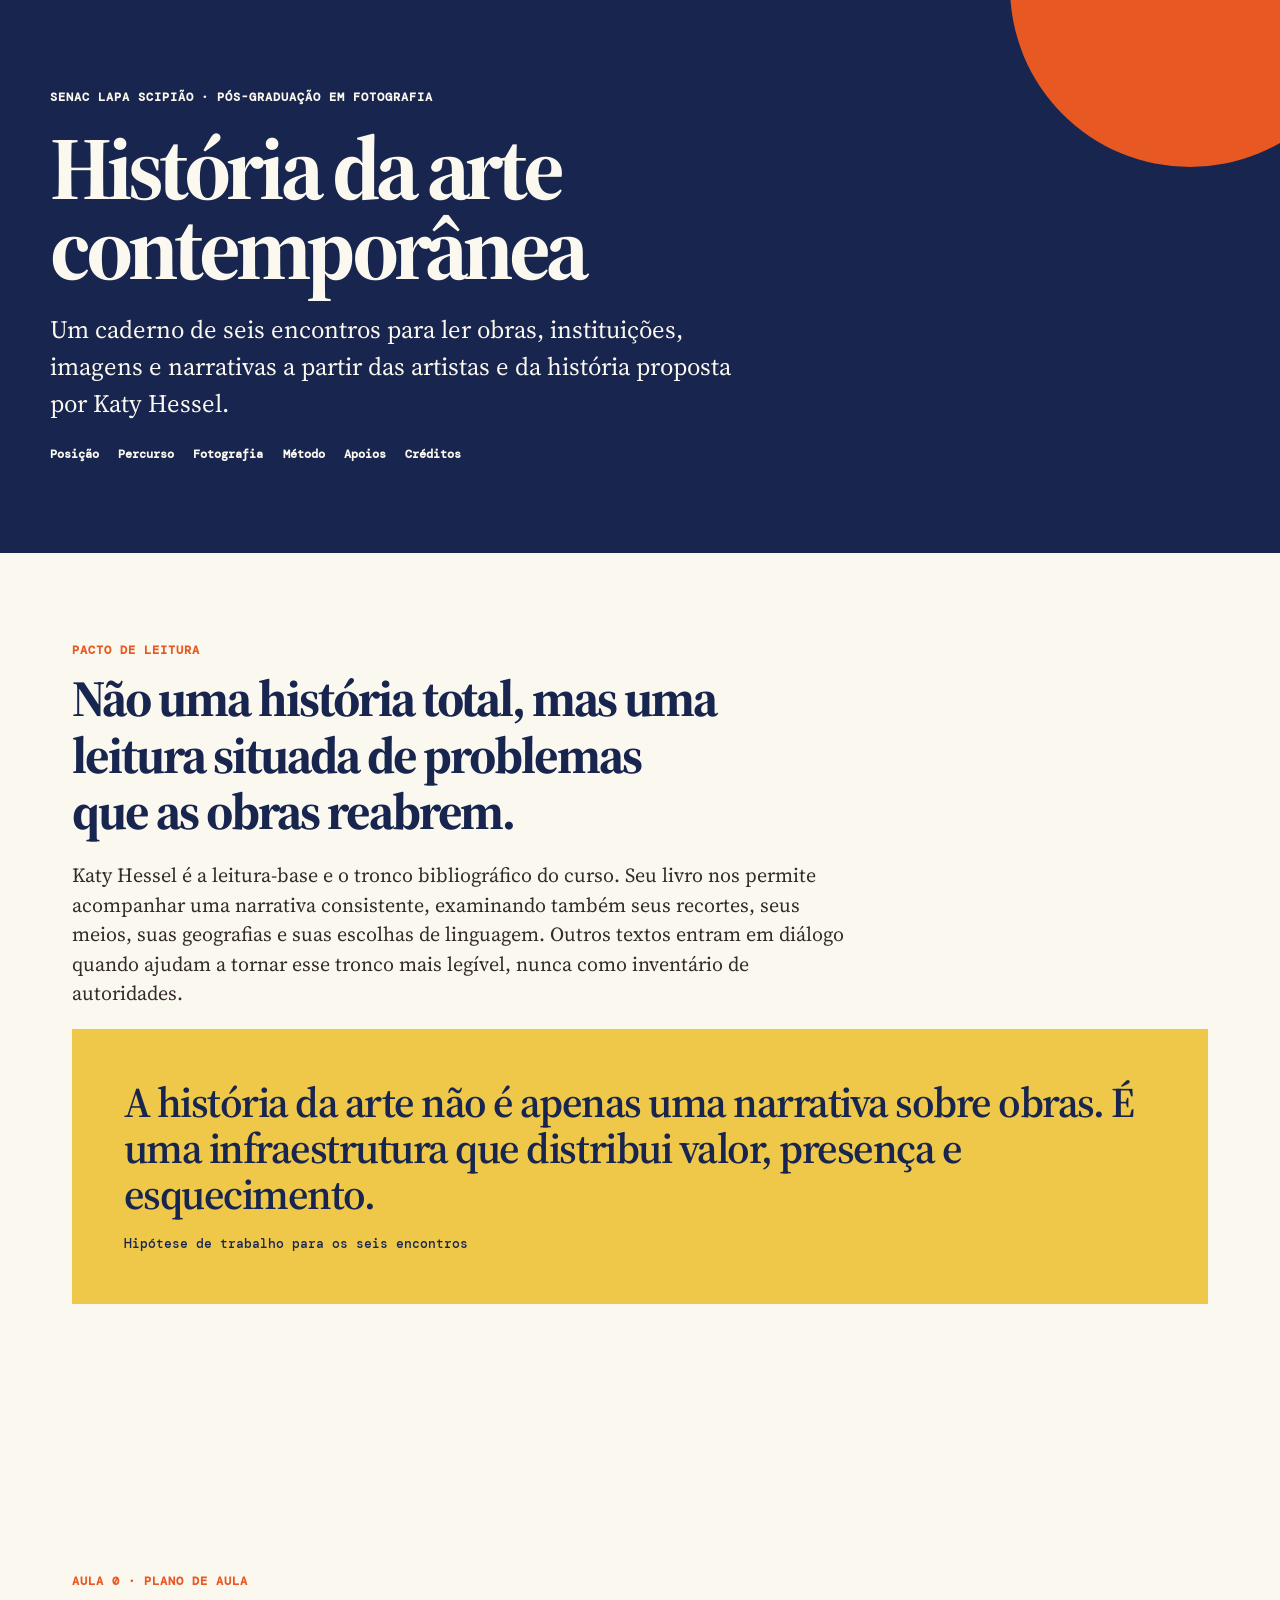
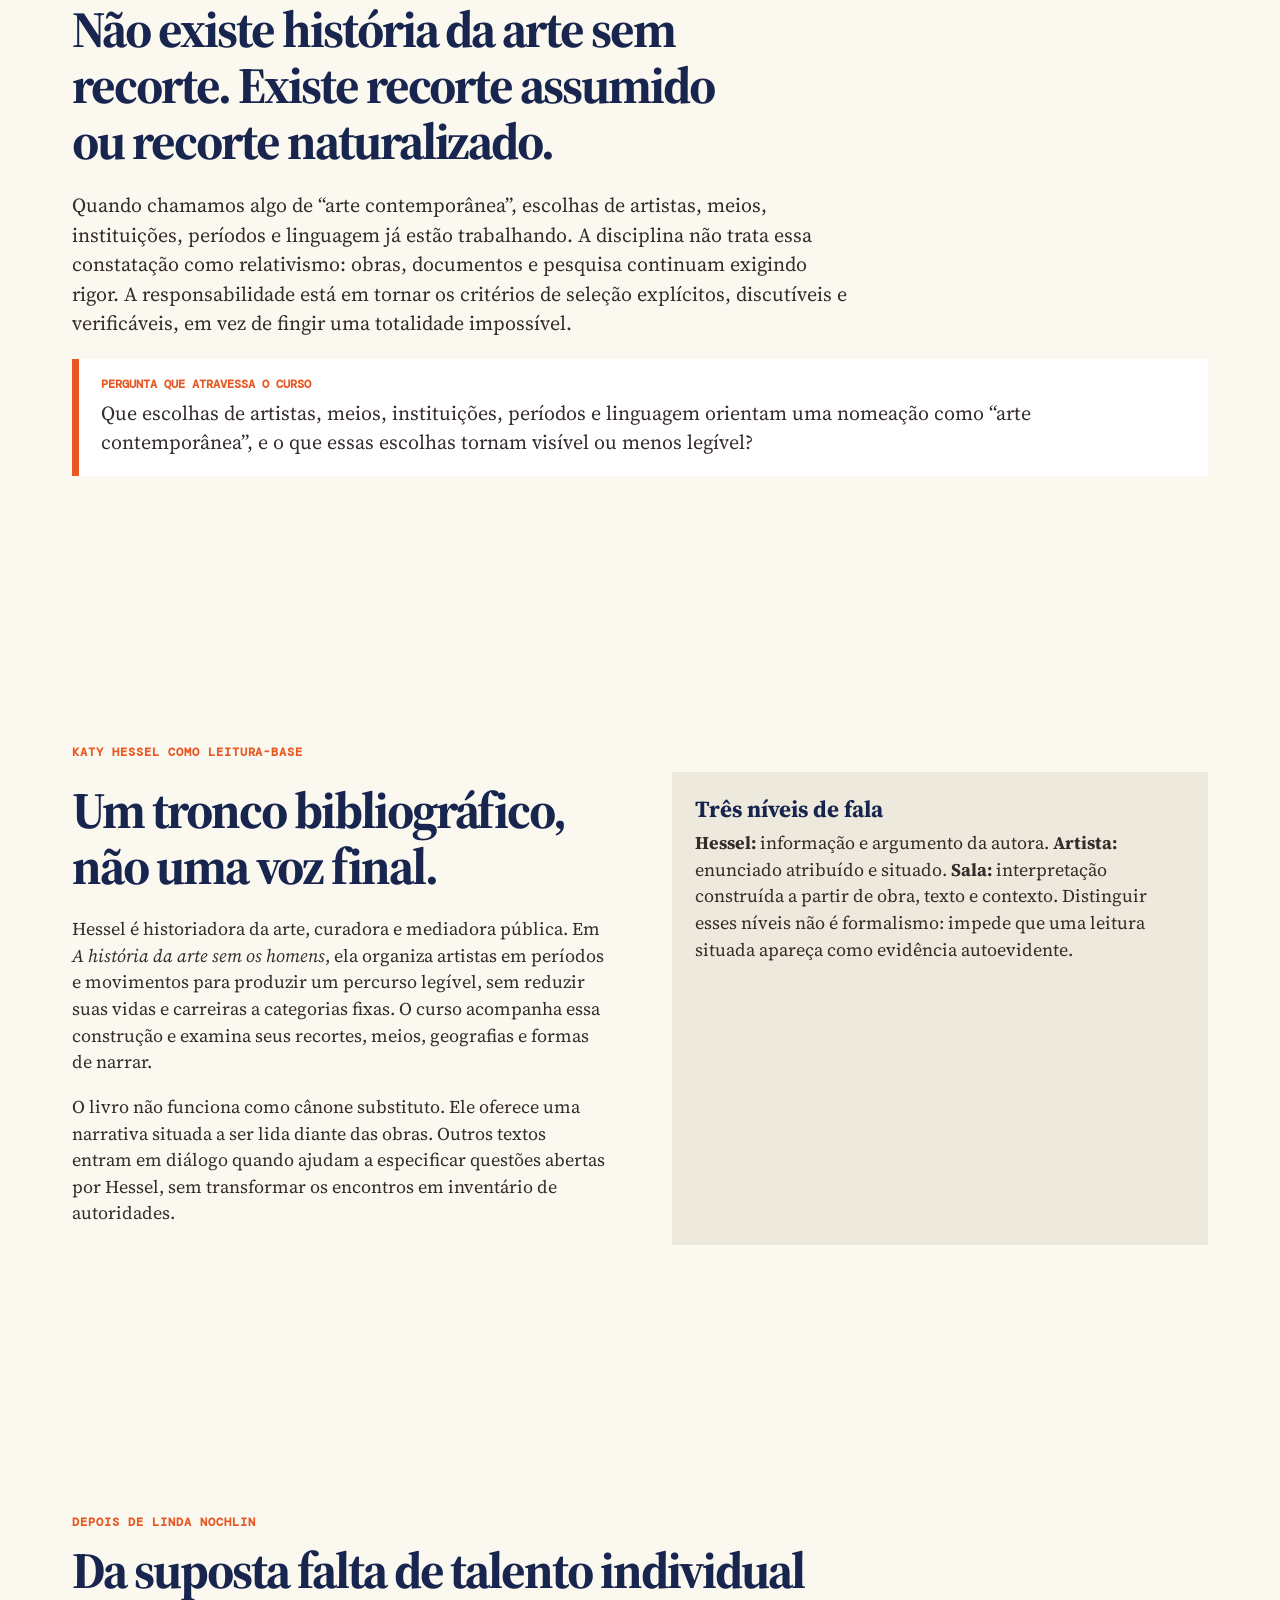
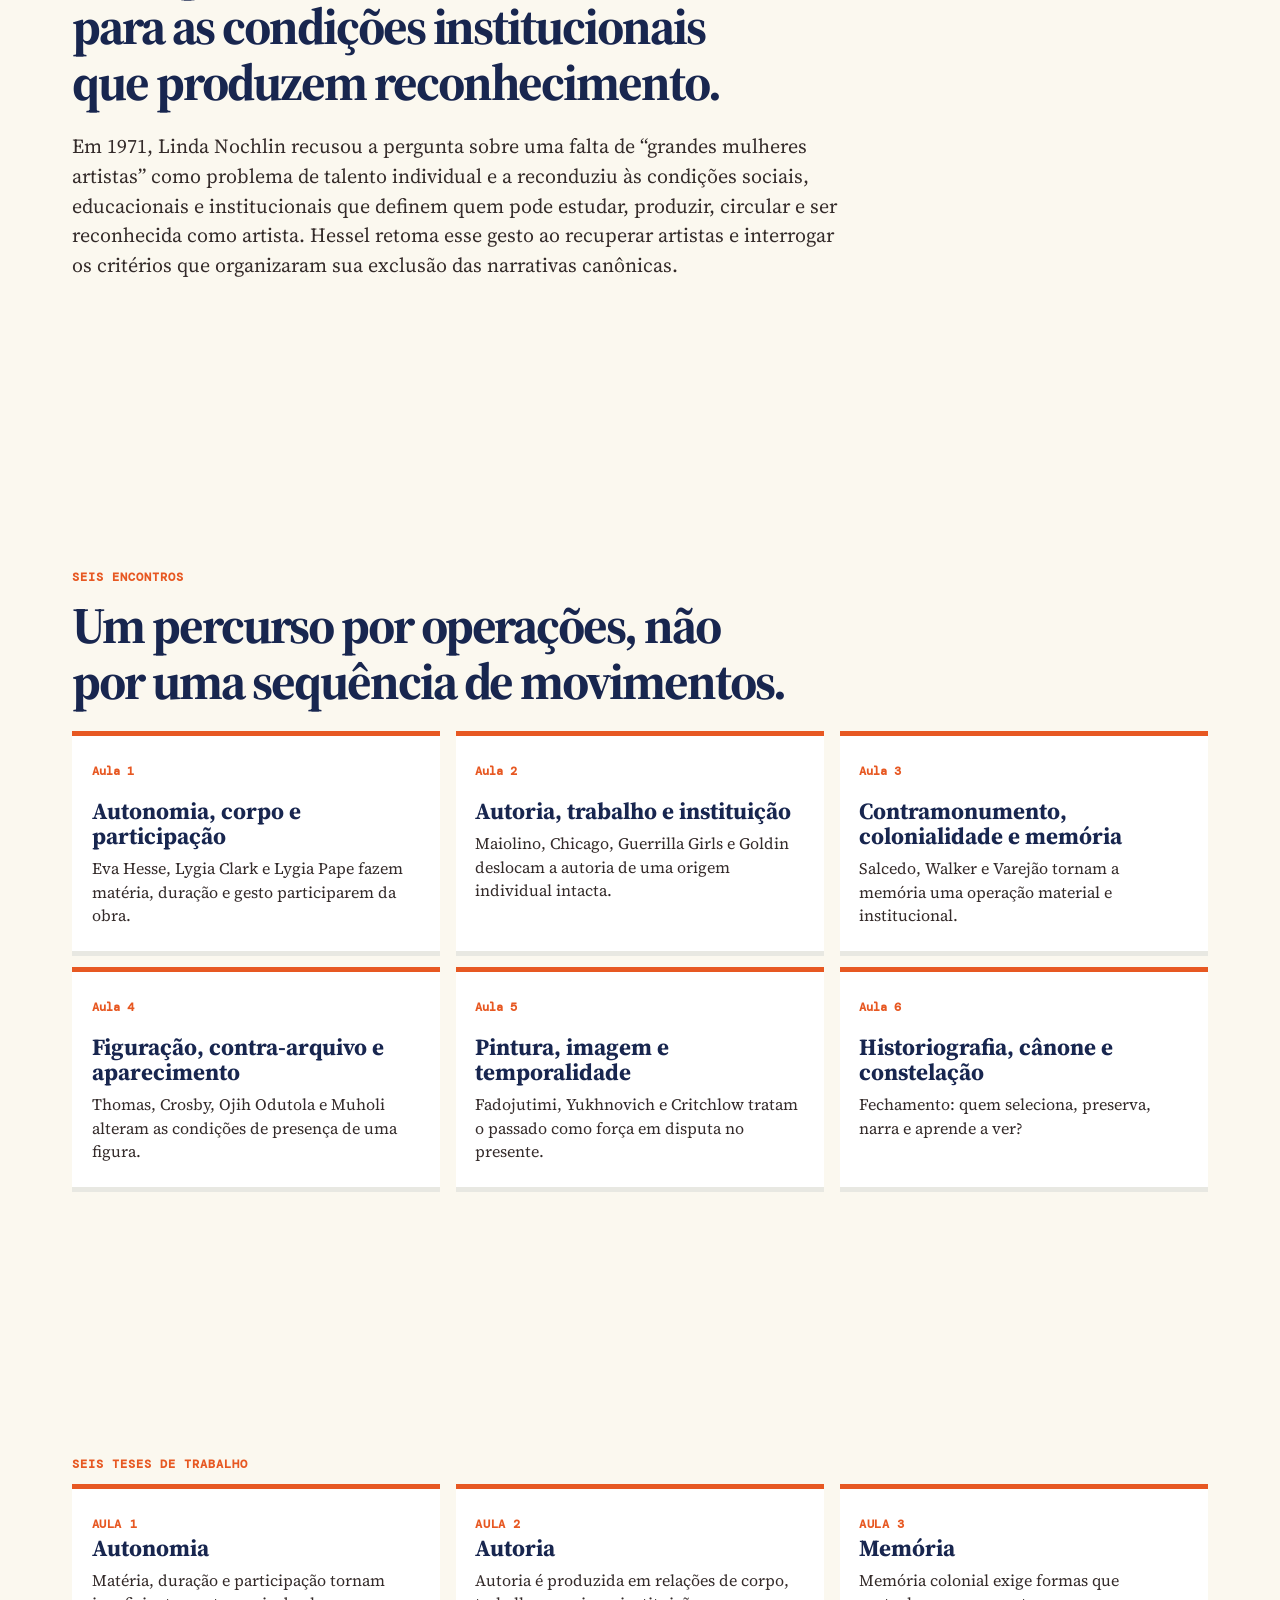
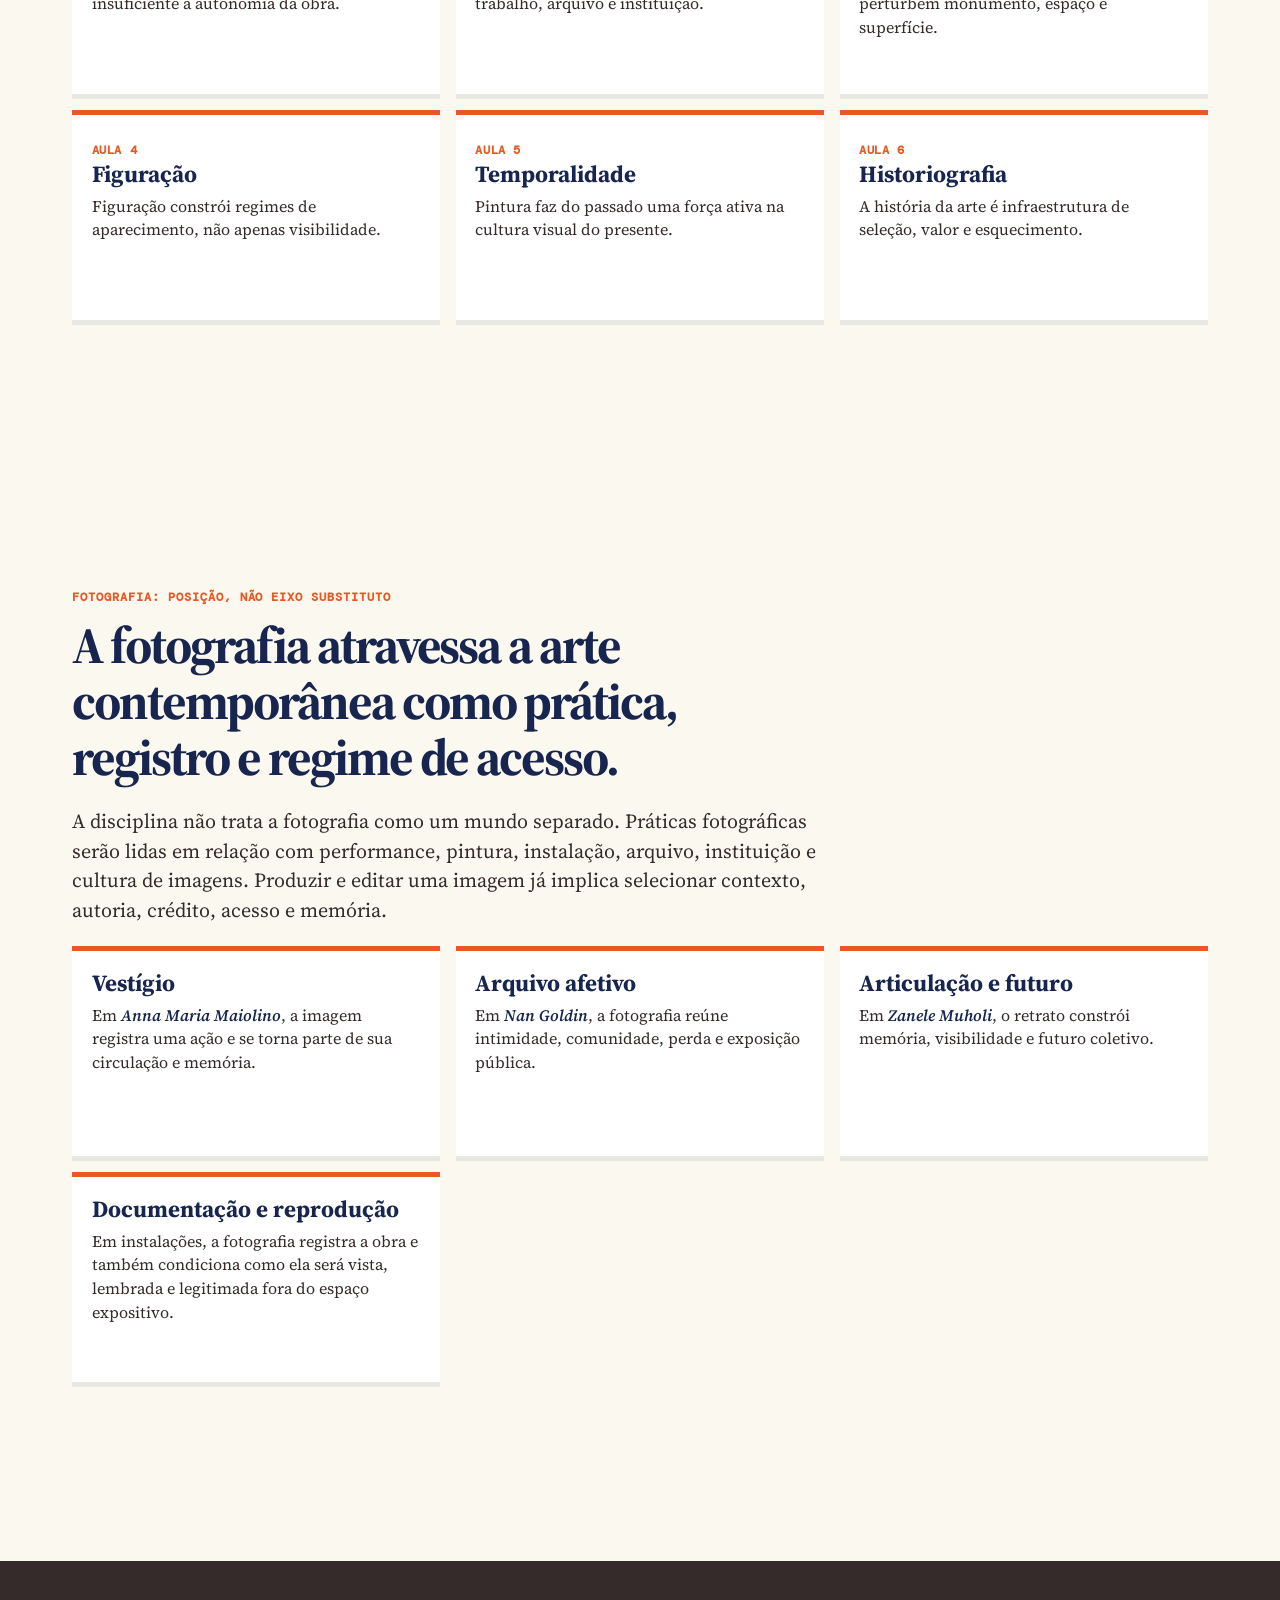
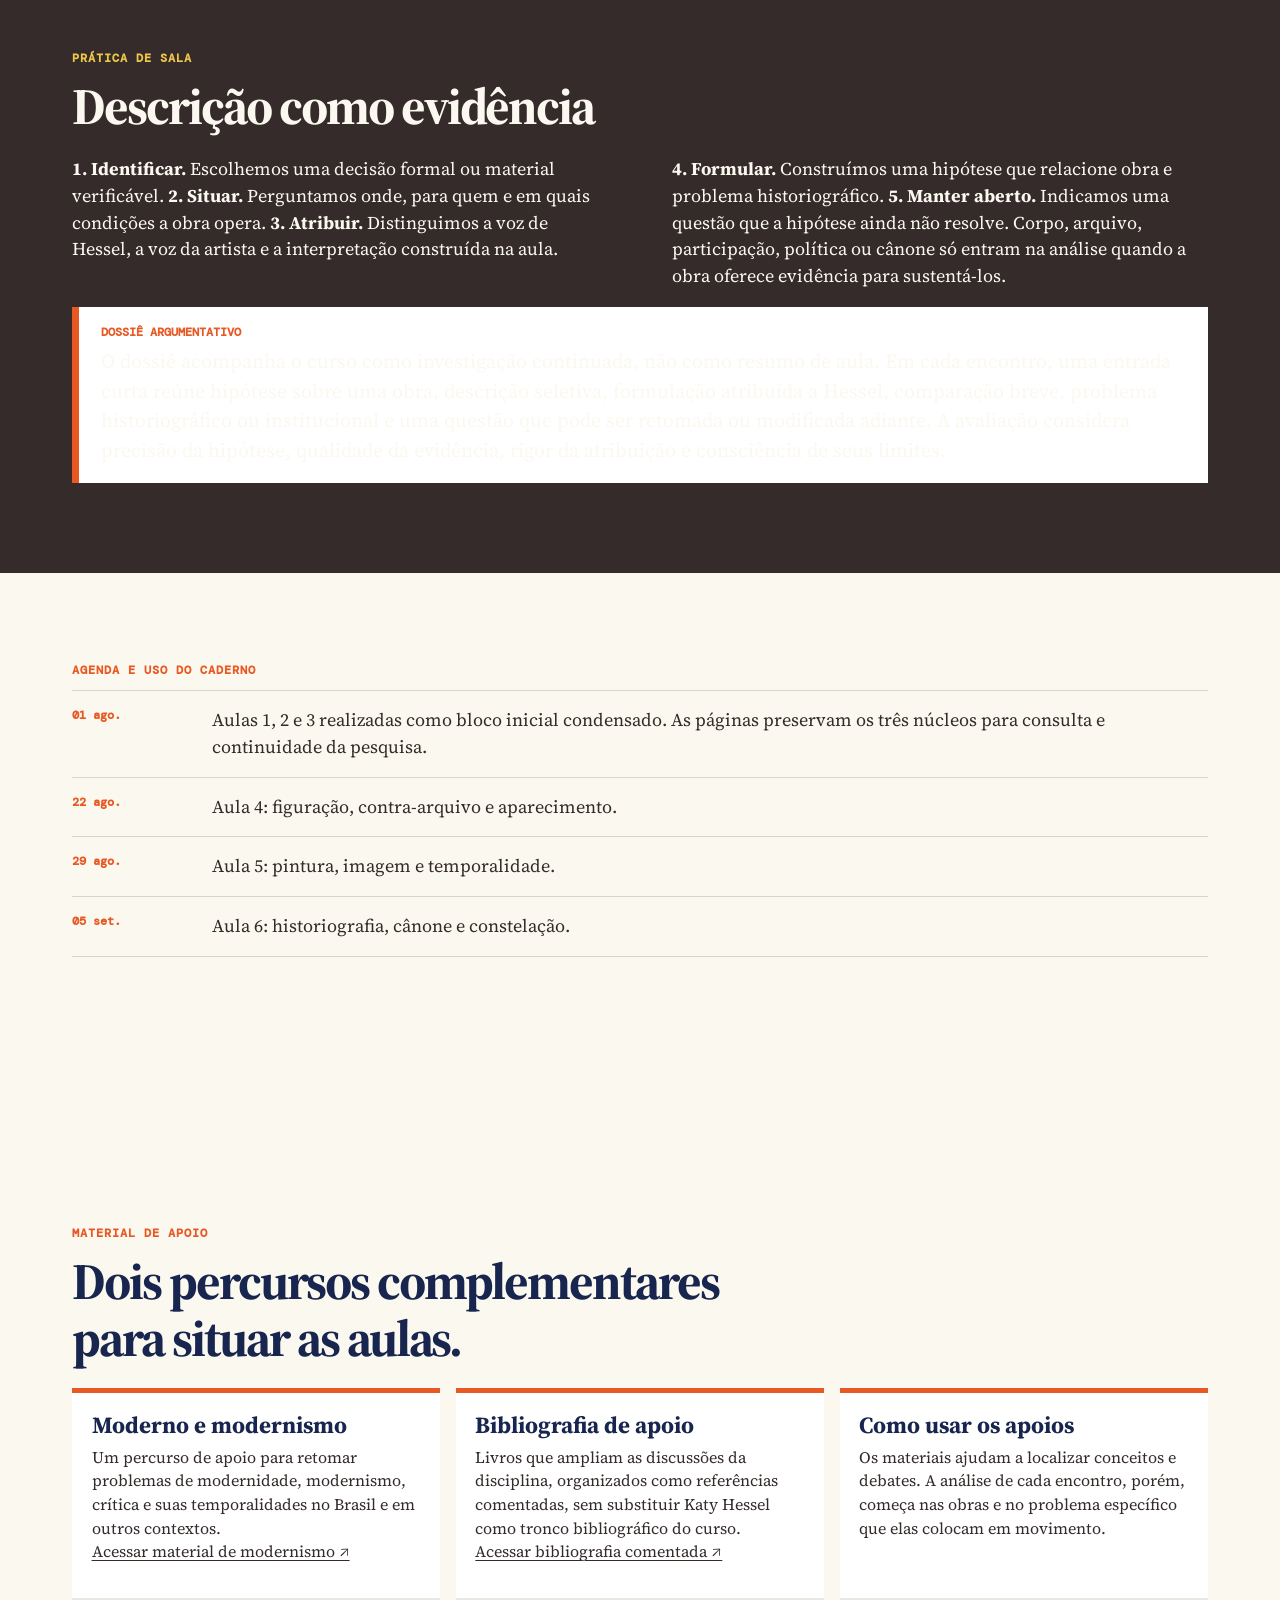
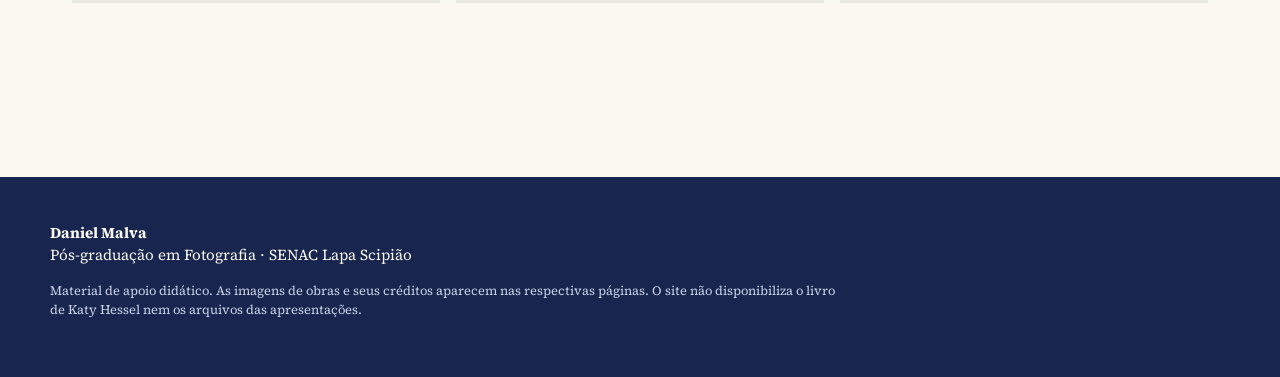
==== commit 92395b7c: "Transforma página inicial em plano da disciplina" ====
--- a/index.html
+++ b/index.html
@@ -1,7 +1,11 @@
 <!doctype html><html lang="pt-BR"><head><meta charset="utf-8"><meta name="viewport" content="width=device-width, initial-scale=1"><title>História da Arte Contemporânea | SENAC</title><meta name="description" content="Caderno digital da disciplina História da Arte Contemporânea."><link rel="stylesheet" href="assets/styles.css"></head><body>
-<header class="hero"><p class="eyebrow">SENAC Lapa Scipião · Pós-graduação em Fotografia</p><h1>História da arte<br>contemporânea</h1><p class="hero-copy">Um caderno de seis encontros para ler obras, instituições, imagens e narrativas a partir das artistas e da história proposta por Katy Hessel.</p><nav aria-label="Navegação"><a href="#percurso">Percurso</a><a href="#metodo">Método</a><a href="#apoios">Apoios</a><a href="#creditos">Créditos</a></nav></header>
+<header class="hero"><p class="eyebrow">SENAC Lapa Scipião · Pós-graduação em Fotografia</p><h1>História da arte<br>contemporânea</h1><p class="hero-copy">Um caderno de seis encontros para ler obras, instituições, imagens e narrativas a partir das artistas e da história proposta por Katy Hessel.</p><nav aria-label="Navegação"><a href="#posicao">Posição</a><a href="#percurso">Percurso</a><a href="#fotografia">Fotografia</a><a href="#metodo">Método</a><a href="#apoios">Apoios</a><a href="#creditos">Créditos</a></nav></header>
 <main><section class="wrap section"><p class="section-label">Pacto de leitura</p><h2>Não uma história total, mas uma leitura situada de problemas que as obras reabrem.</h2><p class="lede">Katy Hessel é a leitura-base e o tronco bibliográfico do curso. Seu livro nos permite acompanhar uma narrativa consistente, examinando também seus recortes, seus meios, suas geografias e suas escolhas de linguagem. Outros textos entram em diálogo quando ajudam a tornar esse tronco mais legível, nunca como inventário de autoridades.</p><div class="statement">A história da arte não é apenas uma narrativa sobre obras. É uma infraestrutura que distribui valor, presença e esquecimento.<small>Hipótese de trabalho para os seis encontros</small></div></section>
+<section class="wrap section" id="posicao"><p class="section-label">Aula 0 · Plano de aula</p><h2>Não existe história da arte sem recorte. Existe recorte assumido ou recorte naturalizado.</h2><p class="lede">Quando chamamos algo de “arte contemporânea”, escolhas de artistas, meios, instituições, períodos e linguagem já estão trabalhando. A disciplina não trata essa constatação como relativismo: obras, documentos e pesquisa continuam exigindo rigor. A responsabilidade está em tornar os critérios de seleção explícitos, discutíveis e verificáveis, em vez de fingir uma totalidade impossível.</p><div class="question"><strong>Pergunta que atravessa o curso</strong>Que escolhas de artistas, meios, instituições, períodos e linguagem orientam uma nomeação como “arte contemporânea”, e o que essas escolhas tornam visível ou menos legível?</div></section>
+<section class="wrap section"><p class="section-label">Katy Hessel como leitura-base</p><div class="two-col"><div><h2>Um tronco bibliográfico, não uma voz final.</h2><p>Hessel é historiadora da arte, curadora e mediadora pública. Em <em>A história da arte sem os homens</em>, ela organiza artistas em períodos e movimentos para produzir um percurso legível, sem reduzir suas vidas e carreiras a categorias fixas. O curso acompanha essa construção e examina seus recortes, meios, geografias e formas de narrar.</p><p>O livro não funciona como cânone substituto. Ele oferece uma narrativa situada a ser lida diante das obras. Outros textos entram em diálogo quando ajudam a especificar questões abertas por Hessel, sem transformar os encontros em inventário de autoridades.</p></div><aside class="note"><h3>Três níveis de fala</h3><p><strong>Hessel:</strong> informação e argumento da autora. <strong>Artista:</strong> enunciado atribuído e situado. <strong>Sala:</strong> interpretação construída a partir de obra, texto e contexto. Distinguir esses níveis não é formalismo: impede que uma leitura situada apareça como evidência autoevidente.</p></aside></section><section class="wrap section"><p class="section-label">Depois de Linda Nochlin</p><h2>Da suposta falta de talento individual para as condições institucionais que produzem reconhecimento.</h2><p class="lede">Em 1971, Linda Nochlin recusou a pergunta sobre uma falta de “grandes mulheres artistas” como problema de talento individual e a reconduziu às condições sociais, educacionais e institucionais que definem quem pode estudar, produzir, circular e ser reconhecida como artista. Hessel retoma esse gesto ao recuperar artistas e interrogar os critérios que organizaram sua exclusão das narrativas canônicas.</p></section>
 <section class="wrap section" id="percurso"><p class="section-label">Seis encontros</p><h2>Um percurso por operações, não por uma sequência de movimentos.</h2><div class="course-grid"><article class="course-card" data-periodo="passado"><a href="aula-01.html"><span class="number">Aula 1</span><h3>Autonomia, corpo e participação</h3><p>Eva Hesse, Lygia Clark e Lygia Pape fazem matéria, duração e gesto participarem da obra.</p></a></article><article class="course-card" data-periodo="passado"><a href="aula-02.html"><span class="number">Aula 2</span><h3>Autoria, trabalho e instituição</h3><p>Maiolino, Chicago, Guerrilla Girls e Goldin deslocam a autoria de uma origem individual intacta.</p></a></article><article class="course-card" data-periodo="passado"><a href="aula-03.html"><span class="number">Aula 3</span><h3>Contramonumento, colonialidade e memória</h3><p>Salcedo, Walker e Varejão tornam a memória uma operação material e institucional.</p></a></article><article class="course-card" data-periodo="presente"><a href="aula-04.html"><span class="number">Aula 4</span><h3>Figuração, contra-arquivo e aparecimento</h3><p>Thomas, Crosby, Ojih Odutola e Muholi alteram as condições de presença de uma figura.</p></a></article><article class="course-card" data-periodo="presente"><a href="aula-05.html"><span class="number">Aula 5</span><h3>Pintura, imagem e temporalidade</h3><p>Fadojutimi, Yukhnovich e Critchlow tratam o passado como força em disputa no presente.</p></a></article><article class="course-card" data-periodo="presente"><a href="aula-06.html"><span class="number">Aula 6</span><h3>Historiografia, cânone e constelação</h3><p>Fechamento: quem seleciona, preserva, narra e aprende a ver?</p></a></article></div></section>
-<section class="method" id="metodo"><div class="wrap"><p class="section-label">Prática de sala</p><h2>Descrição como evidência</h2><div class="two-col"><p>A análise começa em uma obra, em sua situação e na atribuição da voz que fala. Termos como corpo, arquivo, participação, política e colonialidade só têm força quando indicam operações formais, materiais e institucionais específicas.</p><p>O dossiê argumentativo reúne seis entradas curtas. Cada encontro formula uma hipótese, apresenta uma evidência e deixa uma questão em aberto. A entrada seguinte pode retomar, alterar ou abandonar essa questão diante de outra obra.</p></div></div></section>
+<section class="wrap section"><p class="section-label">Seis teses de trabalho</p><div class="cards course-map"><article class="card"><span class="number">Aula 1</span><h3>Autonomia</h3><p>Matéria, duração e participação tornam insuficiente a autonomia da obra.</p></article><article class="card"><span class="number">Aula 2</span><h3>Autoria</h3><p>Autoria é produzida em relações de corpo, trabalho, arquivo e instituição.</p></article><article class="card"><span class="number">Aula 3</span><h3>Memória</h3><p>Memória colonial exige formas que perturbem monumento, espaço e superfície.</p></article><article class="card"><span class="number">Aula 4</span><h3>Figuração</h3><p>Figuração constrói regimes de aparecimento, não apenas visibilidade.</p></article><article class="card"><span class="number">Aula 5</span><h3>Temporalidade</h3><p>Pintura faz do passado uma força ativa na cultura visual do presente.</p></article><article class="card"><span class="number">Aula 6</span><h3>Historiografia</h3><p>A história da arte é infraestrutura de seleção, valor e esquecimento.</p></article></div></section>
+<section class="wrap section" id="fotografia"><p class="section-label">Fotografia: posição, não eixo substituto</p><h2>A fotografia atravessa a arte contemporânea como prática, registro e regime de acesso.</h2><p class="lede">A disciplina não trata a fotografia como um mundo separado. Práticas fotográficas serão lidas em relação com performance, pintura, instalação, arquivo, instituição e cultura de imagens. Produzir e editar uma imagem já implica selecionar contexto, autoria, crédito, acesso e memória.</p><div class="cards"><article class="card"><h3>Vestígio</h3><p>Em <span class="artist">Anna Maria Maiolino</span>, a imagem registra uma ação e se torna parte de sua circulação e memória.</p></article><article class="card"><h3>Arquivo afetivo</h3><p>Em <span class="artist">Nan Goldin</span>, a fotografia reúne intimidade, comunidade, perda e exposição pública.</p></article><article class="card"><h3>Articulação e futuro</h3><p>Em <span class="artist">Zanele Muholi</span>, o retrato constrói memória, visibilidade e futuro coletivo.</p></article><article class="card"><h3>Documentação e reprodução</h3><p>Em instalações, a fotografia registra a obra e também condiciona como ela será vista, lembrada e legitimada fora do espaço expositivo.</p></article></div></section>
+<section class="method" id="metodo"><div class="wrap"><p class="section-label">Prática de sala</p><h2>Descrição como evidência</h2><div class="two-col"><p><strong>1. Identificar.</strong> Escolhemos uma decisão formal ou material verificável. <strong>2. Situar.</strong> Perguntamos onde, para quem e em quais condições a obra opera. <strong>3. Atribuir.</strong> Distinguimos a voz de Hessel, a voz da artista e a interpretação construída na aula.</p><p><strong>4. Formular.</strong> Construímos uma hipótese que relacione obra e problema historiográfico. <strong>5. Manter aberto.</strong> Indicamos uma questão que a hipótese ainda não resolve. Corpo, arquivo, participação, política ou cânone só entram na análise quando a obra oferece evidência para sustentá-los.</p></div><div class="question"><strong>Dossiê argumentativo</strong>O dossiê acompanha o curso como investigação continuada, não como resumo de aula. Em cada encontro, uma entrada curta reúne hipótese sobre uma obra, descrição seletiva, formulação atribuída a Hessel, comparação breve, problema historiográfico ou institucional e uma questão que pode ser retomada ou modificada adiante. A avaliação considera precisão da hipótese, qualidade da evidência, rigor da atribuição e consciência de seus limites.</div></div></section>
 <section class="wrap section"><p class="section-label">Agenda e uso do caderno</p><div class="timeline"><strong>01 ago.</strong><span>Aulas 1, 2 e 3 realizadas como bloco inicial condensado. As páginas preservam os três núcleos para consulta e continuidade da pesquisa.</span><strong>22 ago.</strong><span>Aula 4: figuração, contra-arquivo e aparecimento.</span><strong>29 ago.</strong><span>Aula 5: pintura, imagem e temporalidade.</span><strong>05 set.</strong><span>Aula 6: historiografia, cânone e constelação.</span></div></section><section class="wrap section" id="apoios"><p class="section-label">Material de apoio</p><h2>Dois percursos complementares para situar as aulas.</h2><div class="cards"><article class="card"><h3>Moderno e modernismo</h3><p>Um percurso de apoio para retomar problemas de modernidade, modernismo, crítica e suas temporalidades no Brasil e em outros contextos.</p><p><a href="https://danielmalva.github.io/modernismo-senac/" target="_blank" rel="noopener">Acessar material de modernismo ↗</a></p></article><article class="card"><h3>Bibliografia de apoio</h3><p>Livros que ampliam as discussões da disciplina, organizados como referências comentadas, sem substituir Katy Hessel como tronco bibliográfico do curso.</p><p><a href="https://danielmalva.github.io/modernismo-senac/bibliografia.html" target="_blank" rel="noopener">Acessar bibliografia comentada ↗</a></p></article><article class="card"><h3>Como usar os apoios</h3><p>Os materiais ajudam a localizar conceitos e debates. A análise de cada encontro, porém, começa nas obras e no problema específico que elas colocam em movimento.</p></article></div></section></main>
 <footer id="creditos"><p><strong>Daniel Malva</strong><br>Pós-graduação em Fotografia · SENAC Lapa Scipião</p><p class="fine">Material de apoio didático. As imagens de obras e seus créditos aparecem nas respectivas páginas. O site não disponibiliza o livro de Katy Hessel nem os arquivos das apresentações.</p></footer><script src="assets/app.js"></script></body></html>
--- a/assets/styles.css
+++ b/assets/styles.css
@@ -32,13 +32,14 @@
 .course-card p, .card p { font-size:1rem; margin-bottom:0; }.course-card a { display:block; height:100%; text-decoration:none; }
 .timeline { display:grid; grid-template-columns:140px 1fr; border-top:1px solid var(--muted); }
 .timeline > * { padding:1rem 0; border-bottom:1px solid var(--muted); }.timeline strong { color:var(--orange); font:600 .75rem "DM Mono",monospace; }
+.table-wrap { overflow-x:auto; border-top:5px solid var(--orange); background:white; box-shadow:0 5px 0 rgba(24,38,79,.08); }.analysis-table { width:100%; min-width:680px; border-collapse:collapse; text-align:left; }.analysis-table th, .analysis-table td { padding:1.1rem 1.2rem; vertical-align:top; border-bottom:1px solid var(--muted); }.analysis-table thead th { background:var(--ink); color:var(--paper); font:600 .76rem/1.35 "DM Mono",monospace; letter-spacing:.05em; text-transform:uppercase; }.analysis-table tbody th { width:22%; color:var(--ink); font-size:1.08rem; }.analysis-table td { width:39%; font-size:1.04rem; line-height:1.4; }.analysis-table tbody tr:last-child > * { border-bottom:0; }
 .work { background:var(--ink); color:var(--paper); overflow:hidden; display:grid; grid-template-rows:auto auto; align-self:start; }
 .works { align-items:start; }
 .work img { width:100%; height:auto; object-fit:contain; object-position:top center; background:var(--ink); display:block; }.work-content, .work-caption { padding:1.2rem; align-self:start; }.work h3 { color:var(--paper); }.work p { font-size:.98rem; margin-bottom:.55rem; }.work-caption small { color:#d9dff2; font-size:.8rem; }.credit { color:#4b4a46; font-size:.8rem!important; }.work .credit { color:#d9dff2; }
 .section:has(> .two-col > .work) > .section-label { display:inline-block; color:var(--ink); background:var(--yellow); padding:.25rem .48rem; font-style:italic; letter-spacing:.035em; }
 .work h3 em { color:var(--yellow); font-weight:600; }
 .work-content > p:first-of-type { color:#d9dff2; }
-.artist { font-style:italic; color:var(--ink); font-weight:600; }
+.artist { font-style:italic; color:var(--ink); font-weight:600; }.work .artist { color:var(--paper); }
 .artwork-link { appearance:none; border:0; border-bottom:1px solid var(--orange); background:transparent; color:var(--ink); cursor:pointer; font:inherit; padding:0; text-align:left; }
 .artwork-link:hover, .artwork-link:focus-visible { color:var(--orange); outline:0; }
 .artwork-modal { width:min(92vw,760px); max-height:92vh; border:0; outline:0; padding:0; background:transparent; box-shadow:none; }
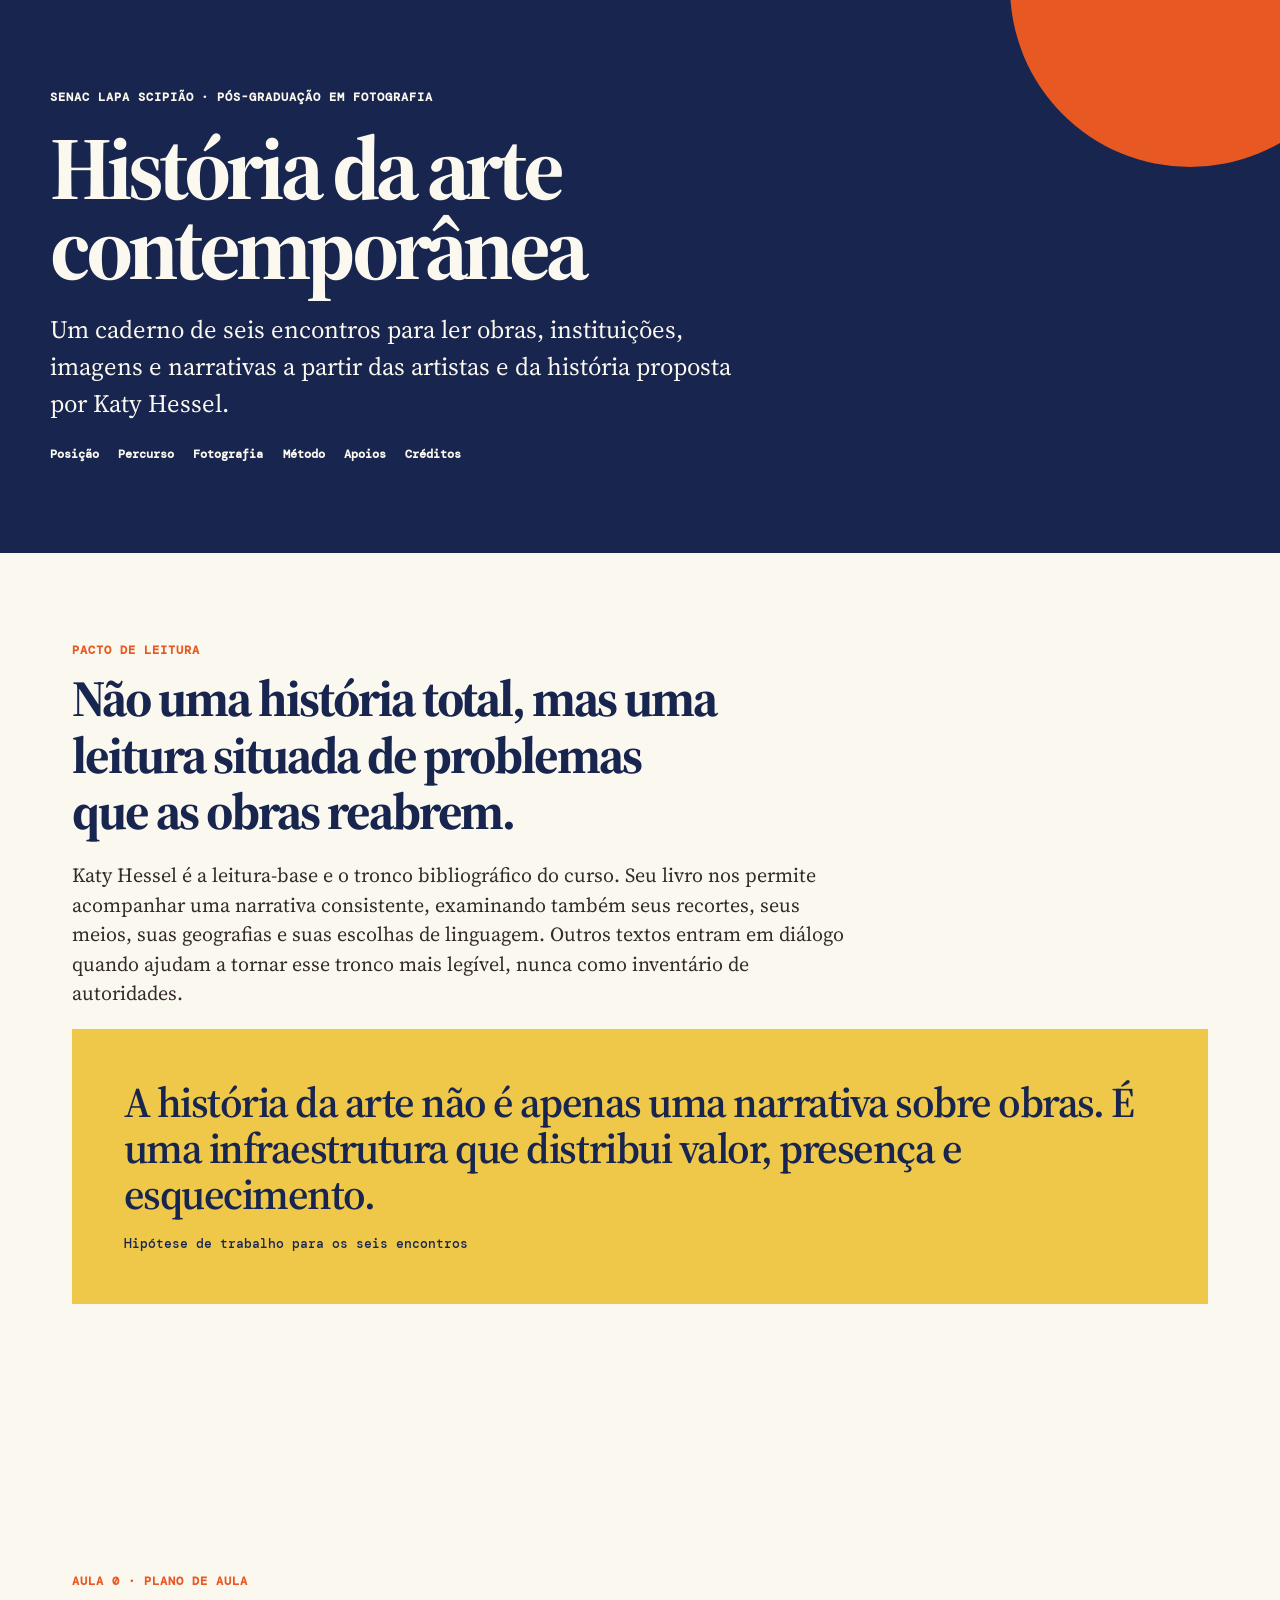
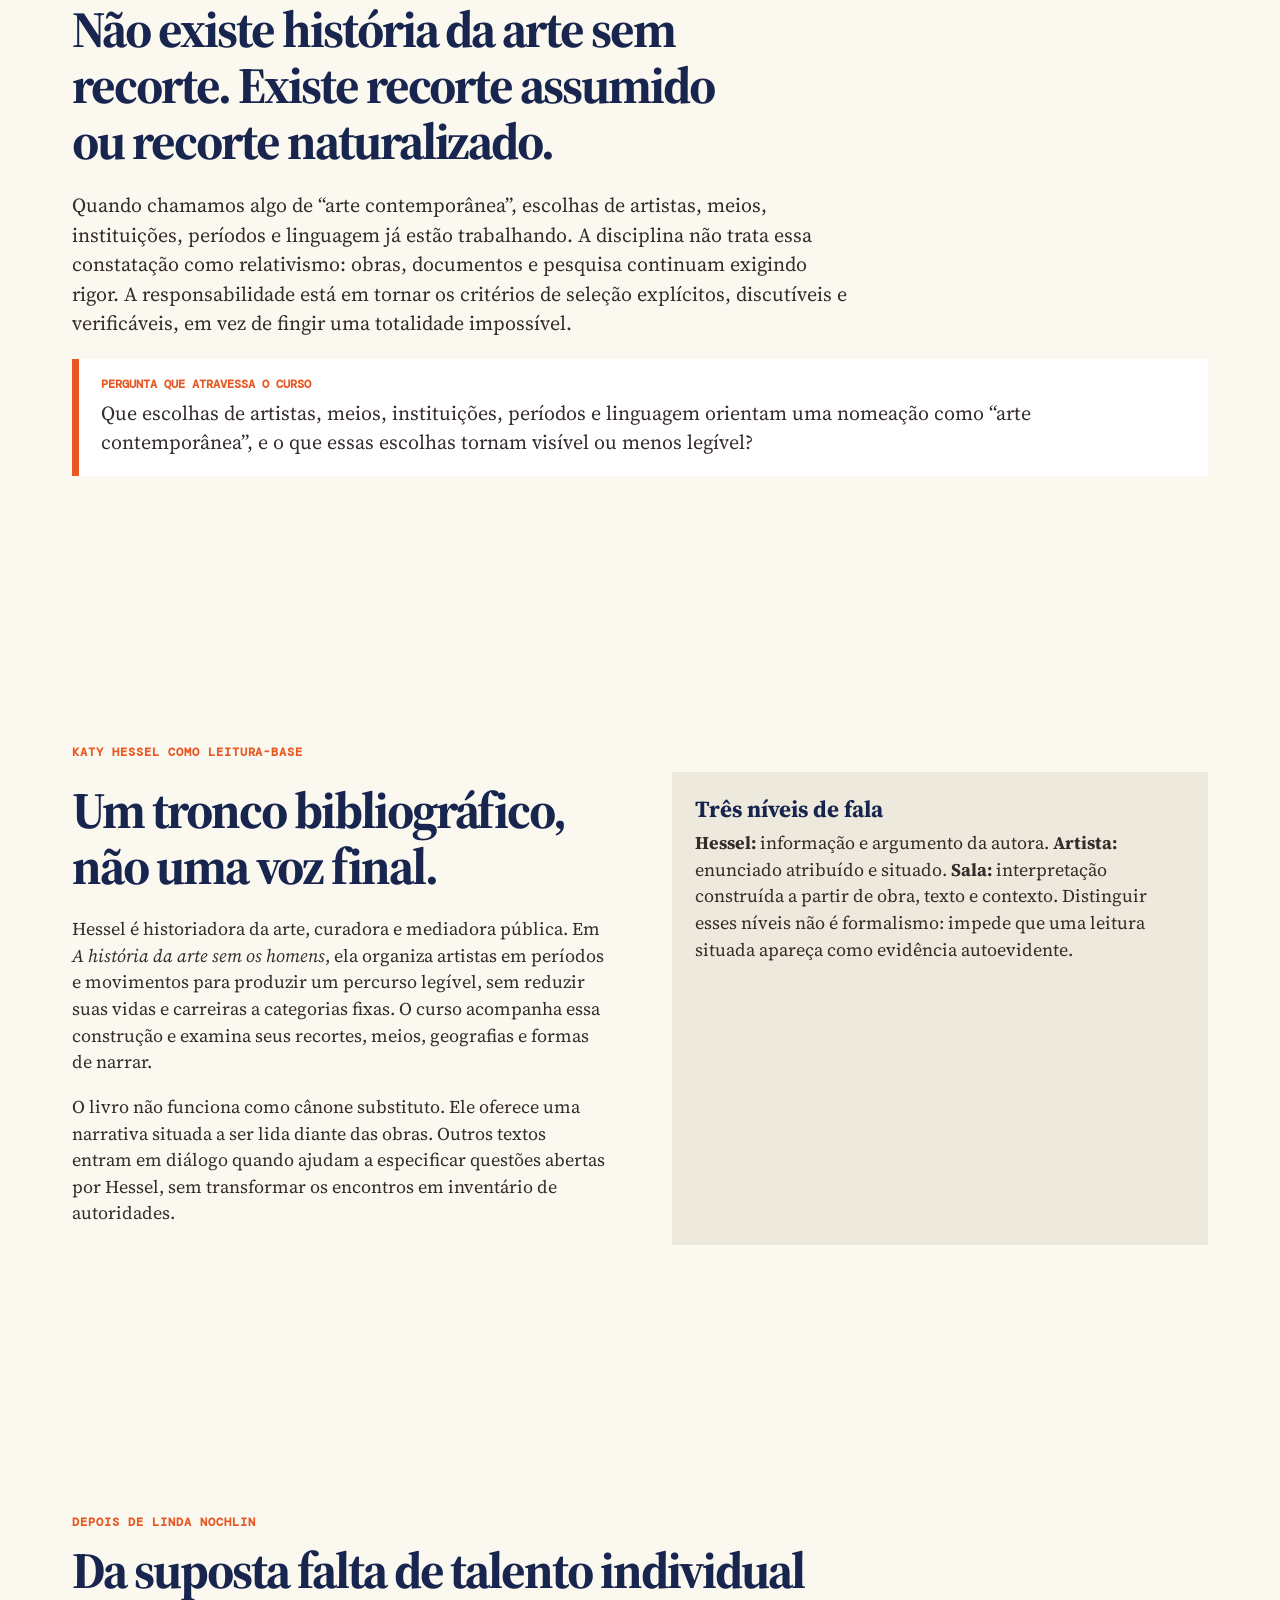
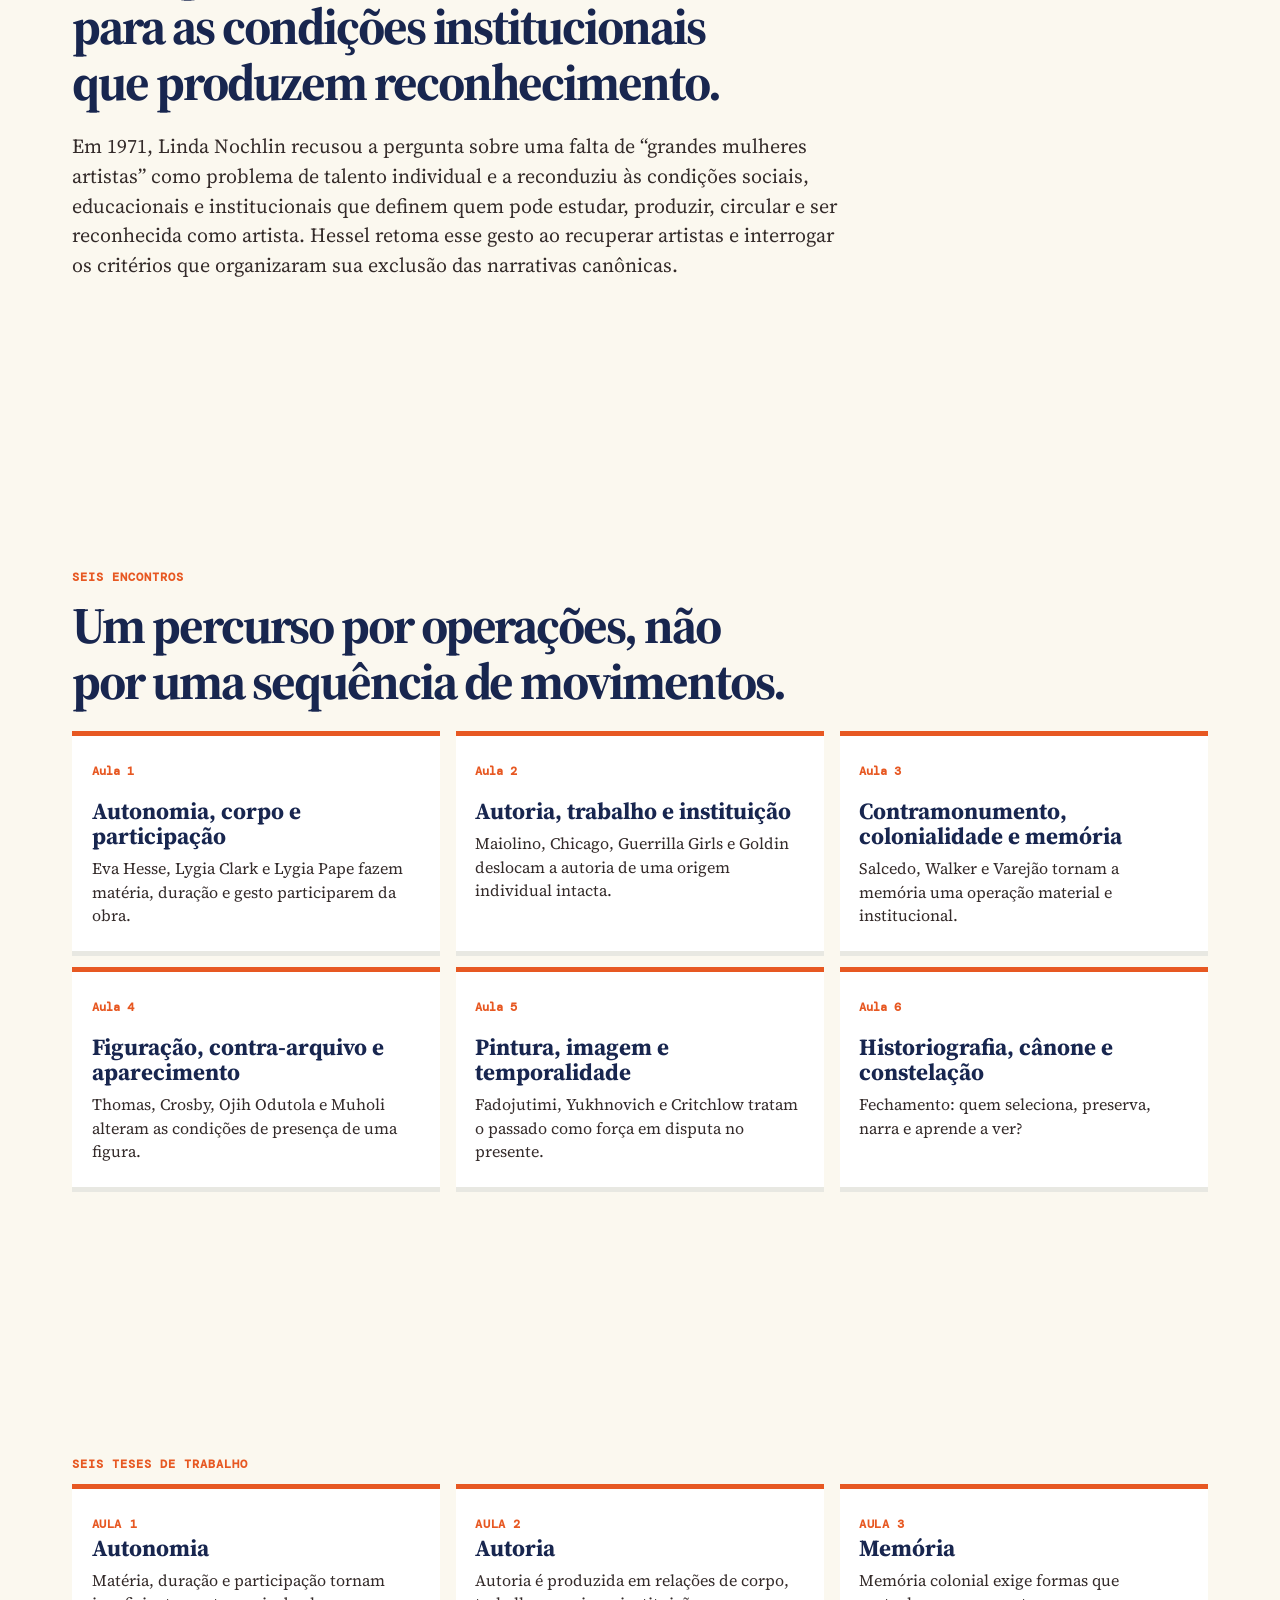
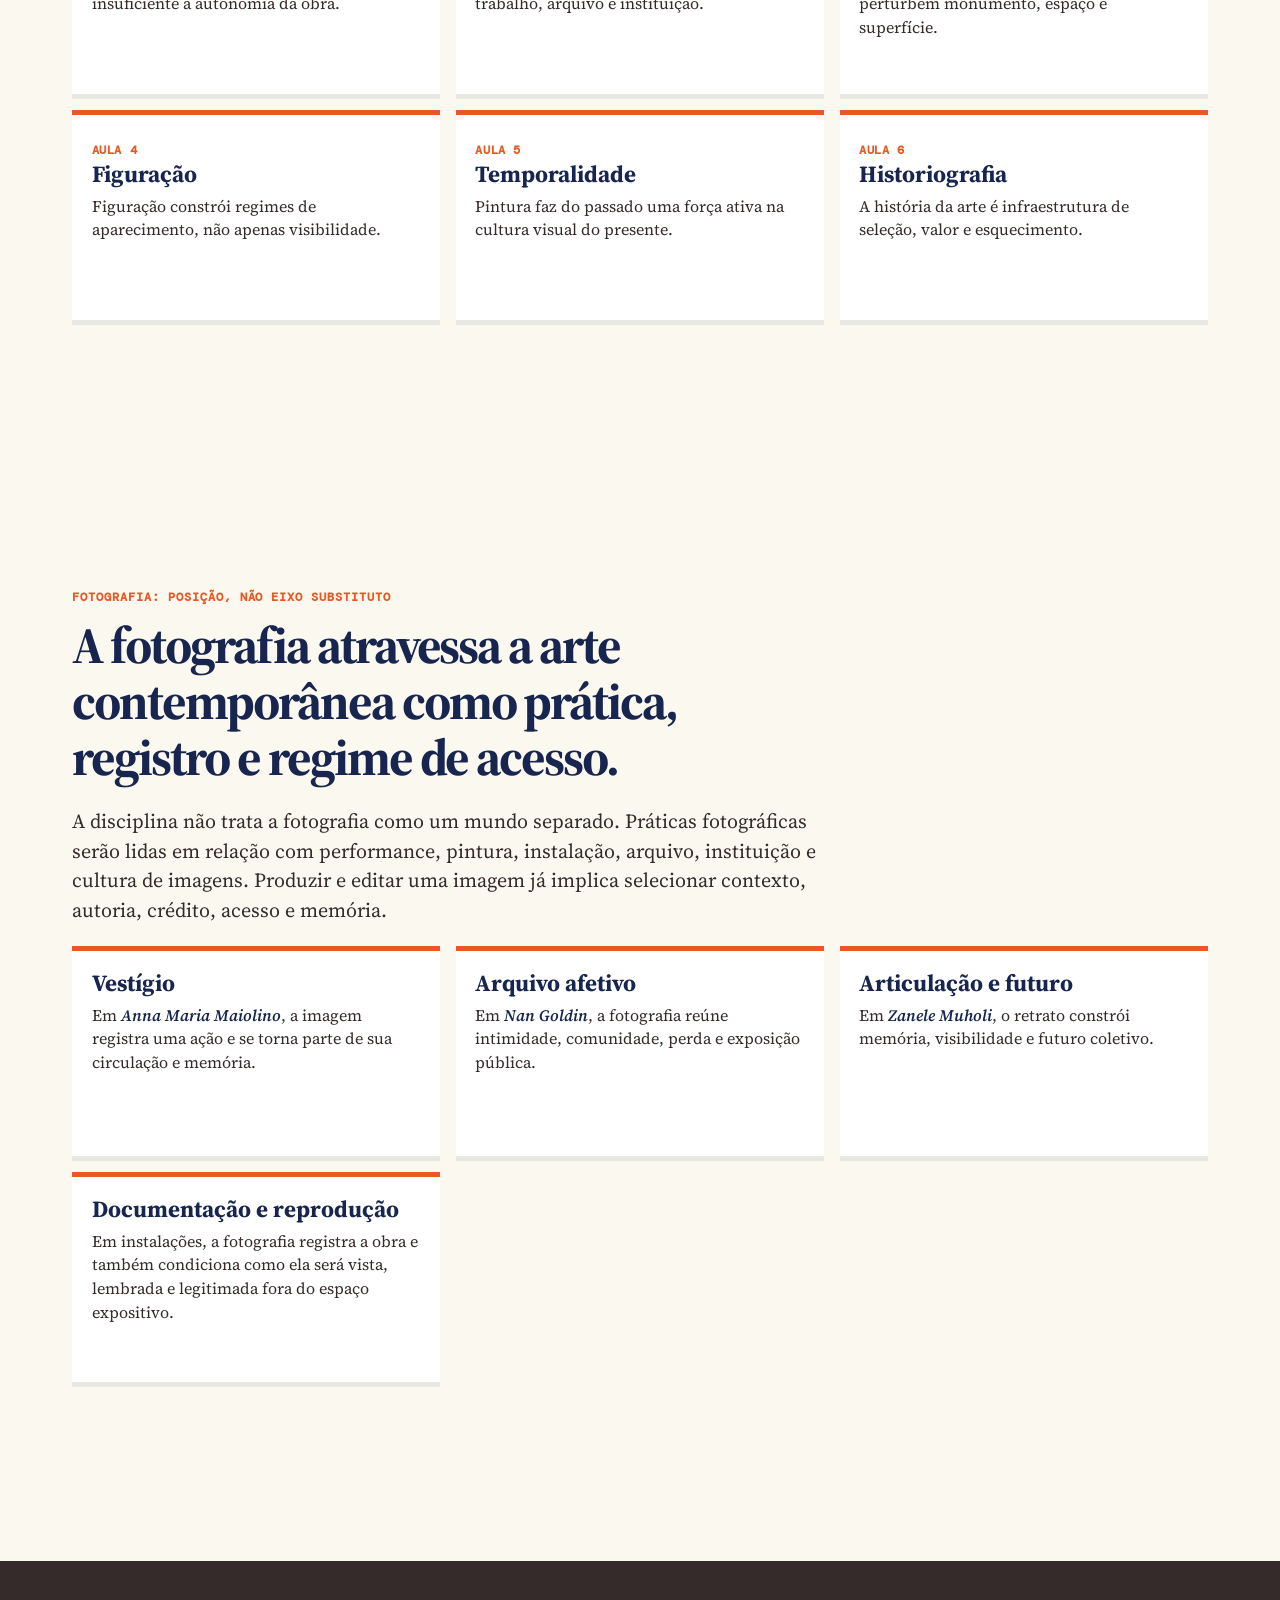
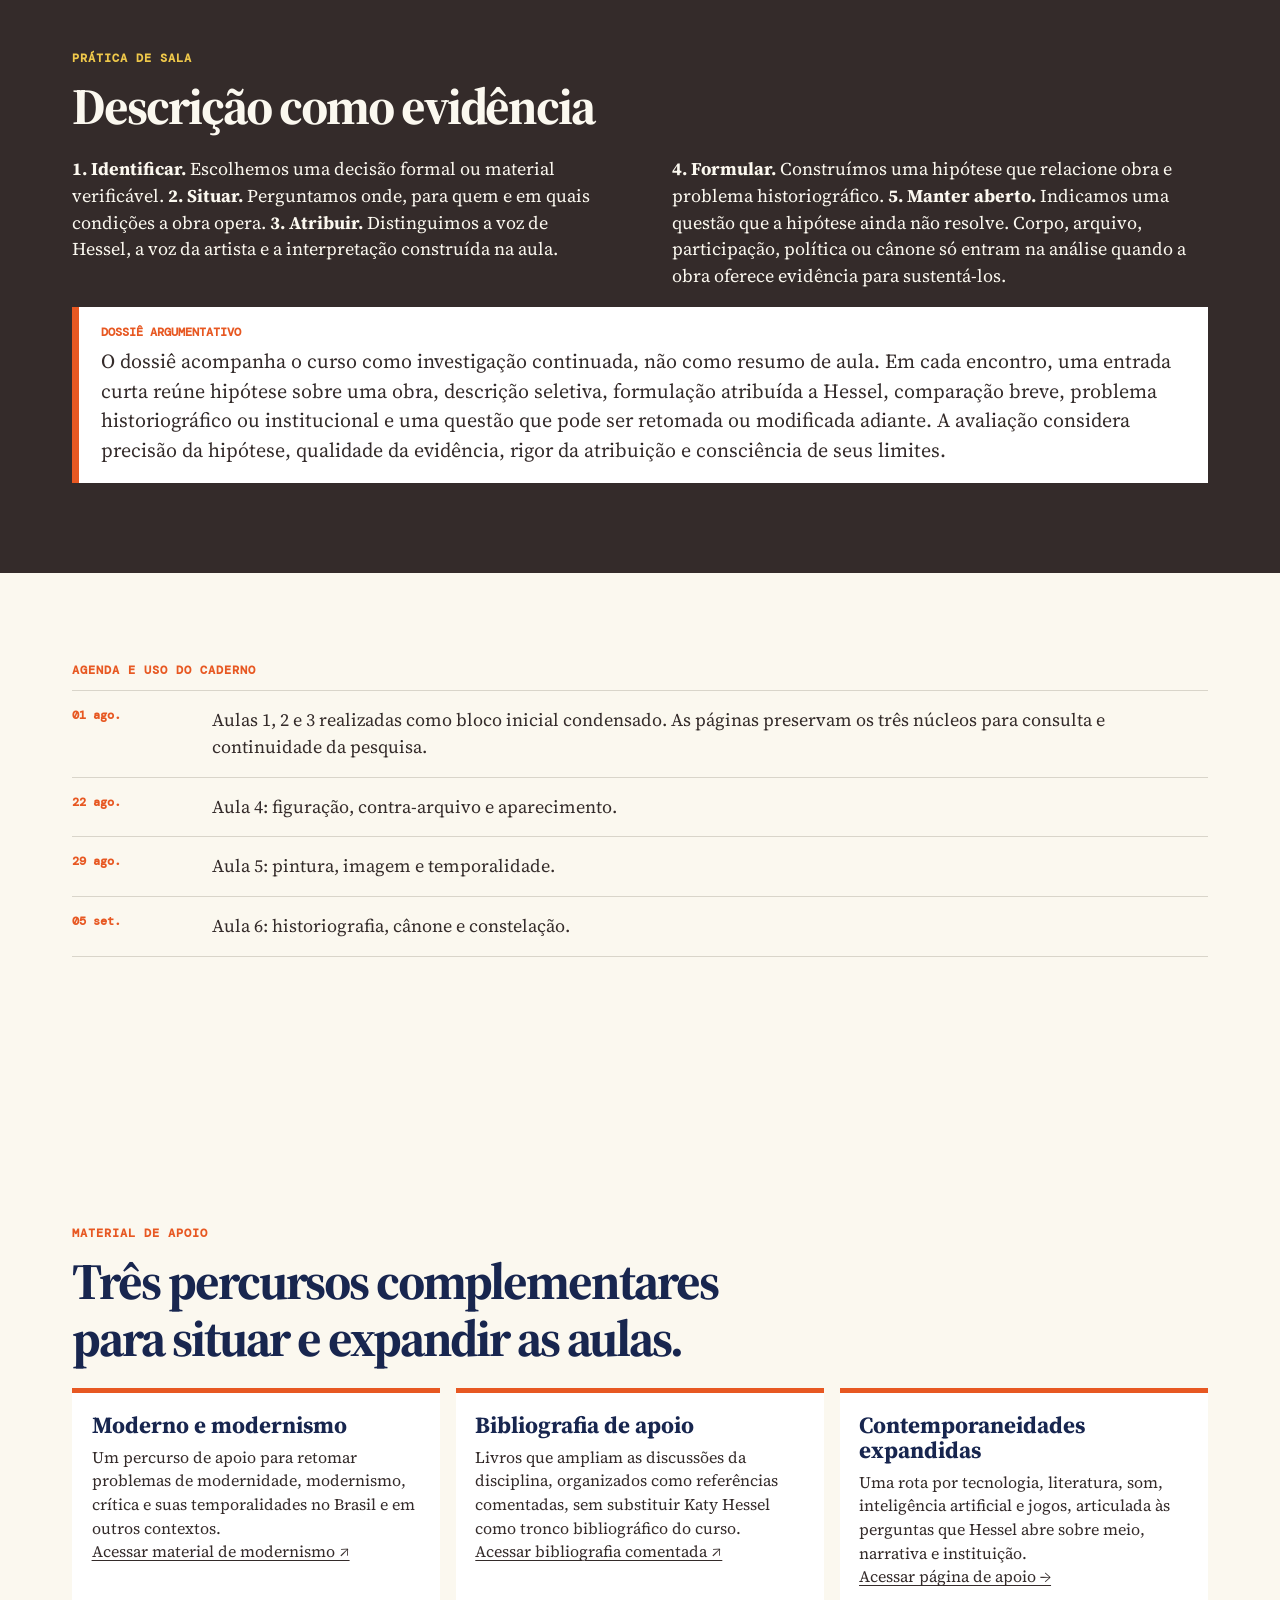
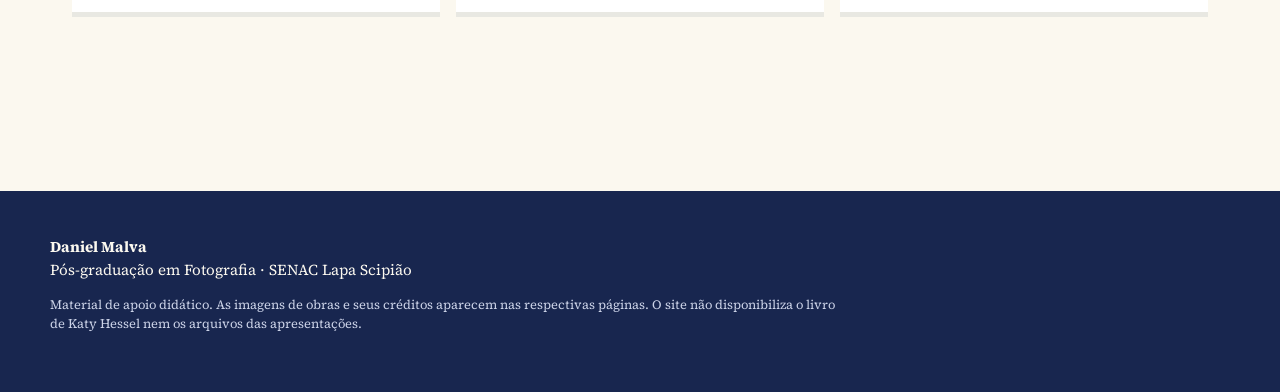
==== commit d8bd6b34: "Adiciona página de contemporaneidades expandidas" ====
--- a/index.html
+++ b/index.html
@@ -7,5 +7,5 @@
 <section class="wrap section"><p class="section-label">Seis teses de trabalho</p><div class="cards course-map"><article class="card"><span class="number">Aula 1</span><h3>Autonomia</h3><p>Matéria, duração e participação tornam insuficiente a autonomia da obra.</p></article><article class="card"><span class="number">Aula 2</span><h3>Autoria</h3><p>Autoria é produzida em relações de corpo, trabalho, arquivo e instituição.</p></article><article class="card"><span class="number">Aula 3</span><h3>Memória</h3><p>Memória colonial exige formas que perturbem monumento, espaço e superfície.</p></article><article class="card"><span class="number">Aula 4</span><h3>Figuração</h3><p>Figuração constrói regimes de aparecimento, não apenas visibilidade.</p></article><article class="card"><span class="number">Aula 5</span><h3>Temporalidade</h3><p>Pintura faz do passado uma força ativa na cultura visual do presente.</p></article><article class="card"><span class="number">Aula 6</span><h3>Historiografia</h3><p>A história da arte é infraestrutura de seleção, valor e esquecimento.</p></article></div></section>
 <section class="wrap section" id="fotografia"><p class="section-label">Fotografia: posição, não eixo substituto</p><h2>A fotografia atravessa a arte contemporânea como prática, registro e regime de acesso.</h2><p class="lede">A disciplina não trata a fotografia como um mundo separado. Práticas fotográficas serão lidas em relação com performance, pintura, instalação, arquivo, instituição e cultura de imagens. Produzir e editar uma imagem já implica selecionar contexto, autoria, crédito, acesso e memória.</p><div class="cards"><article class="card"><h3>Vestígio</h3><p>Em <span class="artist">Anna Maria Maiolino</span>, a imagem registra uma ação e se torna parte de sua circulação e memória.</p></article><article class="card"><h3>Arquivo afetivo</h3><p>Em <span class="artist">Nan Goldin</span>, a fotografia reúne intimidade, comunidade, perda e exposição pública.</p></article><article class="card"><h3>Articulação e futuro</h3><p>Em <span class="artist">Zanele Muholi</span>, o retrato constrói memória, visibilidade e futuro coletivo.</p></article><article class="card"><h3>Documentação e reprodução</h3><p>Em instalações, a fotografia registra a obra e também condiciona como ela será vista, lembrada e legitimada fora do espaço expositivo.</p></article></div></section>
 <section class="method" id="metodo"><div class="wrap"><p class="section-label">Prática de sala</p><h2>Descrição como evidência</h2><div class="two-col"><p><strong>1. Identificar.</strong> Escolhemos uma decisão formal ou material verificável. <strong>2. Situar.</strong> Perguntamos onde, para quem e em quais condições a obra opera. <strong>3. Atribuir.</strong> Distinguimos a voz de Hessel, a voz da artista e a interpretação construída na aula.</p><p><strong>4. Formular.</strong> Construímos uma hipótese que relacione obra e problema historiográfico. <strong>5. Manter aberto.</strong> Indicamos uma questão que a hipótese ainda não resolve. Corpo, arquivo, participação, política ou cânone só entram na análise quando a obra oferece evidência para sustentá-los.</p></div><div class="question"><strong>Dossiê argumentativo</strong>O dossiê acompanha o curso como investigação continuada, não como resumo de aula. Em cada encontro, uma entrada curta reúne hipótese sobre uma obra, descrição seletiva, formulação atribuída a Hessel, comparação breve, problema historiográfico ou institucional e uma questão que pode ser retomada ou modificada adiante. A avaliação considera precisão da hipótese, qualidade da evidência, rigor da atribuição e consciência de seus limites.</div></div></section>
-<section class="wrap section"><p class="section-label">Agenda e uso do caderno</p><div class="timeline"><strong>01 ago.</strong><span>Aulas 1, 2 e 3 realizadas como bloco inicial condensado. As páginas preservam os três núcleos para consulta e continuidade da pesquisa.</span><strong>22 ago.</strong><span>Aula 4: figuração, contra-arquivo e aparecimento.</span><strong>29 ago.</strong><span>Aula 5: pintura, imagem e temporalidade.</span><strong>05 set.</strong><span>Aula 6: historiografia, cânone e constelação.</span></div></section><section class="wrap section" id="apoios"><p class="section-label">Material de apoio</p><h2>Dois percursos complementares para situar as aulas.</h2><div class="cards"><article class="card"><h3>Moderno e modernismo</h3><p>Um percurso de apoio para retomar problemas de modernidade, modernismo, crítica e suas temporalidades no Brasil e em outros contextos.</p><p><a href="https://danielmalva.github.io/modernismo-senac/" target="_blank" rel="noopener">Acessar material de modernismo ↗</a></p></article><article class="card"><h3>Bibliografia de apoio</h3><p>Livros que ampliam as discussões da disciplina, organizados como referências comentadas, sem substituir Katy Hessel como tronco bibliográfico do curso.</p><p><a href="https://danielmalva.github.io/modernismo-senac/bibliografia.html" target="_blank" rel="noopener">Acessar bibliografia comentada ↗</a></p></article><article class="card"><h3>Como usar os apoios</h3><p>Os materiais ajudam a localizar conceitos e debates. A análise de cada encontro, porém, começa nas obras e no problema específico que elas colocam em movimento.</p></article></div></section></main>
+<section class="wrap section"><p class="section-label">Agenda e uso do caderno</p><div class="timeline"><strong>01 ago.</strong><span>Aulas 1, 2 e 3 realizadas como bloco inicial condensado. As páginas preservam os três núcleos para consulta e continuidade da pesquisa.</span><strong>22 ago.</strong><span>Aula 4: figuração, contra-arquivo e aparecimento.</span><strong>29 ago.</strong><span>Aula 5: pintura, imagem e temporalidade.</span><strong>05 set.</strong><span>Aula 6: historiografia, cânone e constelação.</span></div></section><section class="wrap section" id="apoios"><p class="section-label">Material de apoio</p><h2>Três percursos complementares para situar e expandir as aulas.</h2><div class="cards"><article class="card"><h3>Moderno e modernismo</h3><p>Um percurso de apoio para retomar problemas de modernidade, modernismo, crítica e suas temporalidades no Brasil e em outros contextos.</p><p><a href="https://danielmalva.github.io/modernismo-senac/" target="_blank" rel="noopener">Acessar material de modernismo ↗</a></p></article><article class="card"><h3>Bibliografia de apoio</h3><p>Livros que ampliam as discussões da disciplina, organizados como referências comentadas, sem substituir Katy Hessel como tronco bibliográfico do curso.</p><p><a href="https://danielmalva.github.io/modernismo-senac/bibliografia.html" target="_blank" rel="noopener">Acessar bibliografia comentada ↗</a></p></article><article class="card"><h3>Contemporaneidades expandidas</h3><p>Uma rota por tecnologia, literatura, som, inteligência artificial e jogos, articulada às perguntas que Hessel abre sobre meio, narrativa e instituição.</p><p><a href="contemporaneidades-expandidas.html">Acessar página de apoio →</a></p></article></div></section></main>
 <footer id="creditos"><p><strong>Daniel Malva</strong><br>Pós-graduação em Fotografia · SENAC Lapa Scipião</p><p class="fine">Material de apoio didático. As imagens de obras e seus créditos aparecem nas respectivas páginas. O site não disponibiliza o livro de Katy Hessel nem os arquivos das apresentações.</p></footer><script src="assets/app.js"></script></body></html>
--- a/assets/styles.css
+++ b/assets/styles.css
@@ -55,7 +55,7 @@
 .note { background:#eee9dd; padding:1.45rem; }.note h3 { margin-top:.1rem; }.note p:last-child { margin-bottom:0; }
 .question { border-left:7px solid var(--orange); padding:1.1rem 1.35rem; background:white; font-size:1.25rem; }.question strong { color:var(--orange); font:600 .72rem "DM Mono",monospace; display:block; text-transform:uppercase; margin-bottom:.45rem; }
 details { border-top:1px solid var(--muted); padding:1rem 0; } details:last-child { border-bottom:1px solid var(--muted); } summary { cursor:pointer; color:var(--ink); font-size:1.18rem; font-weight:600; } details p, details ul { max-width:820px; margin:1rem 0 .2rem; } li+li { margin-top:.45rem; }
-.method { background:var(--dark); color:var(--paper); }.method h2 { color:var(--paper); }.method .section-label { color:var(--yellow); }
+.method { background:var(--dark); color:var(--paper); }.method h2 { color:var(--paper); }.method .section-label { color:var(--yellow); }.method .question { color:var(--dark); }
 footer { background:var(--ink); color:var(--paper); padding:2.8rem max(1.4rem,calc((100vw - 1180px)/2)); font-size:.95rem; } footer p { max-width:800px; } footer .fine { color:#cbd2e7; font-size:.8rem; }
 body:has(img[src*="aula-04-image5"]) footer::before { content:"Agradecimentos\A Ao Arquivo Histórico Wanda Svevo da Fundação Bienal de São Paulo e, em especial, à pesquisadora e colaboradora do AHWS, Ana Helena G. Custódio."; white-space:pre-line; display:block; max-width:800px; border-top:1px solid #7080ae; padding-top:1.4rem; margin-bottom:1.4rem; font-size:.95rem; }
 main.wrap:has(img[src*="aula-04-image5"]) > section:last-of-type::after { content:"SEMINÁRIO DE OBRA\A Preencha o formulário da Aula 4 ao final da atividade. Aponte a câmera para o QR code e registre a hipótese, as evidências e a questão que permanece em aberto."; white-space:pre-line; display:block; min-height:220px; max-width:800px; box-sizing:border-box; border-top:5px solid var(--orange); margin-top:3rem; padding:1.5rem 235px 1.2rem 1.4rem; background-color:var(--ink); background-image:url("obras/qrcode-seminario-aula-04.png"); background-position:right 1.2rem center; background-size:190px; background-repeat:no-repeat; color:var(--paper); font:600 .87rem/1.5 "DM Mono", monospace; letter-spacing:.025em; }
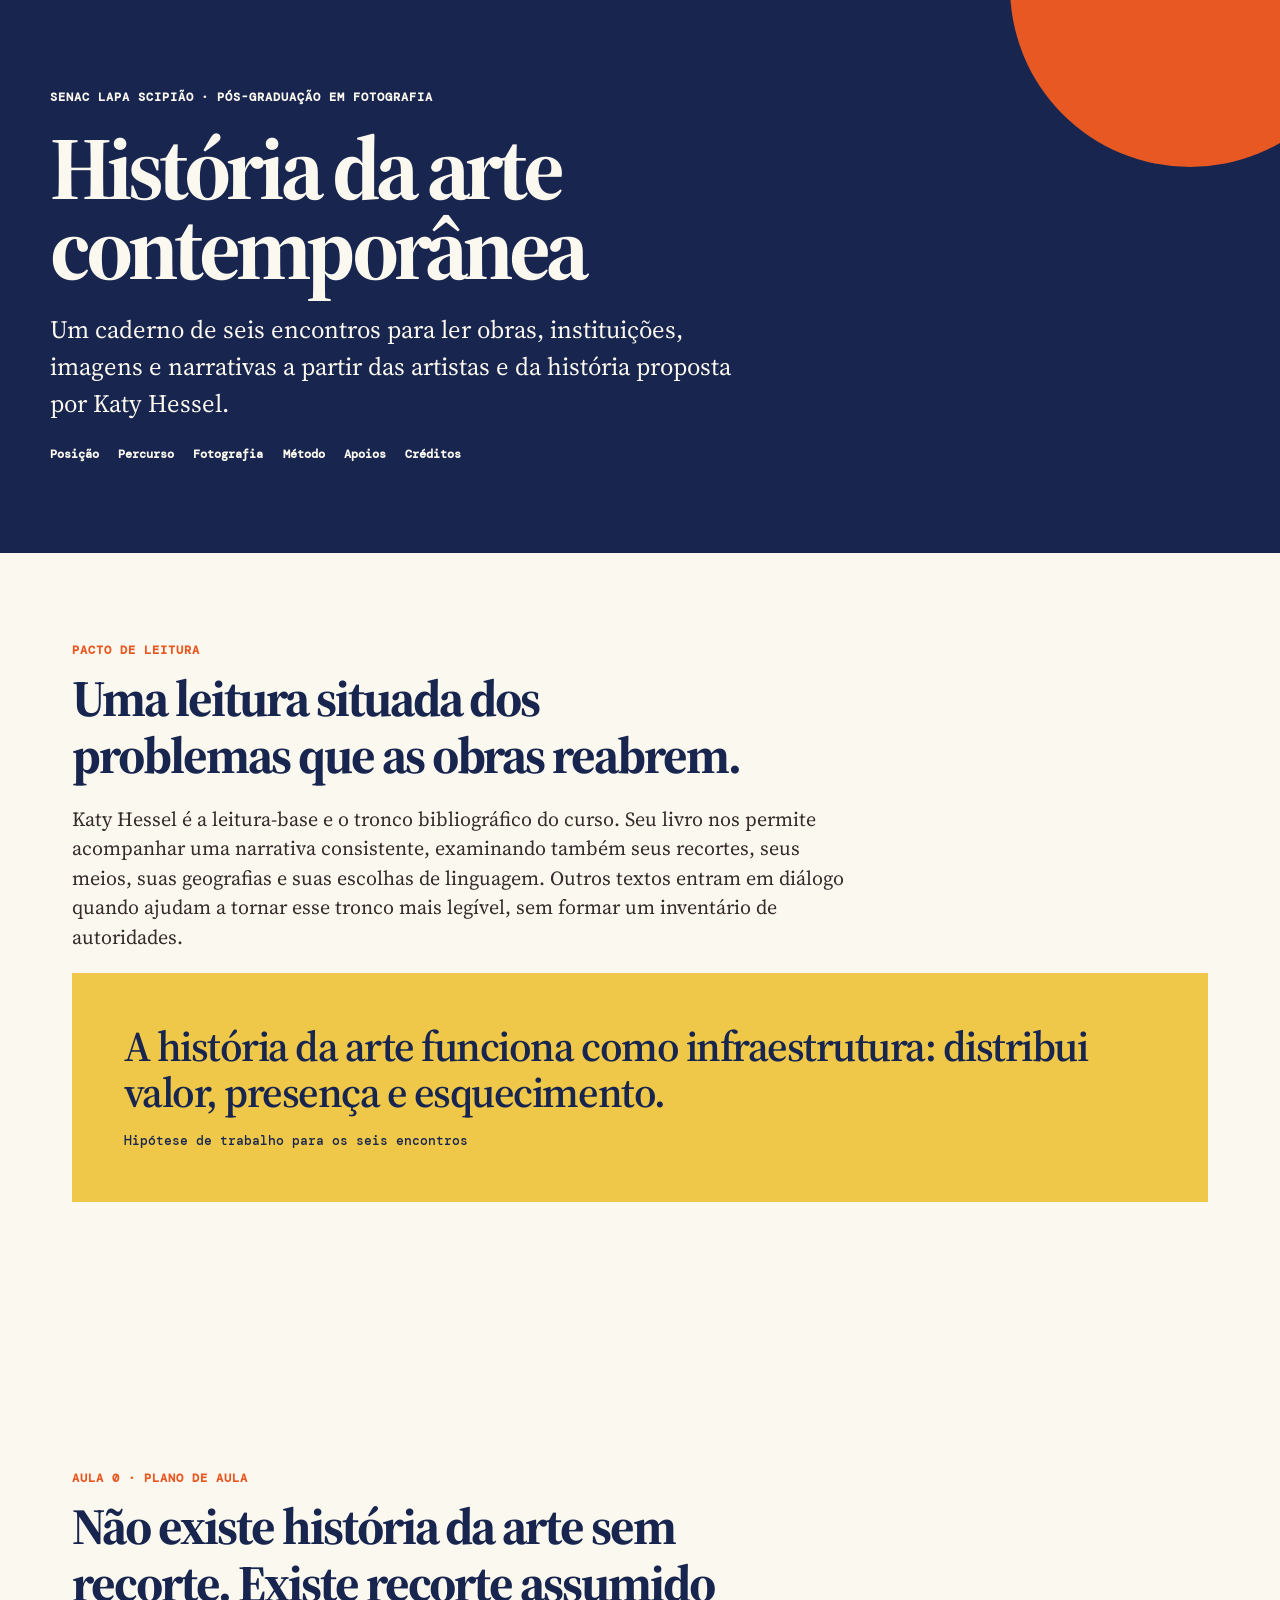
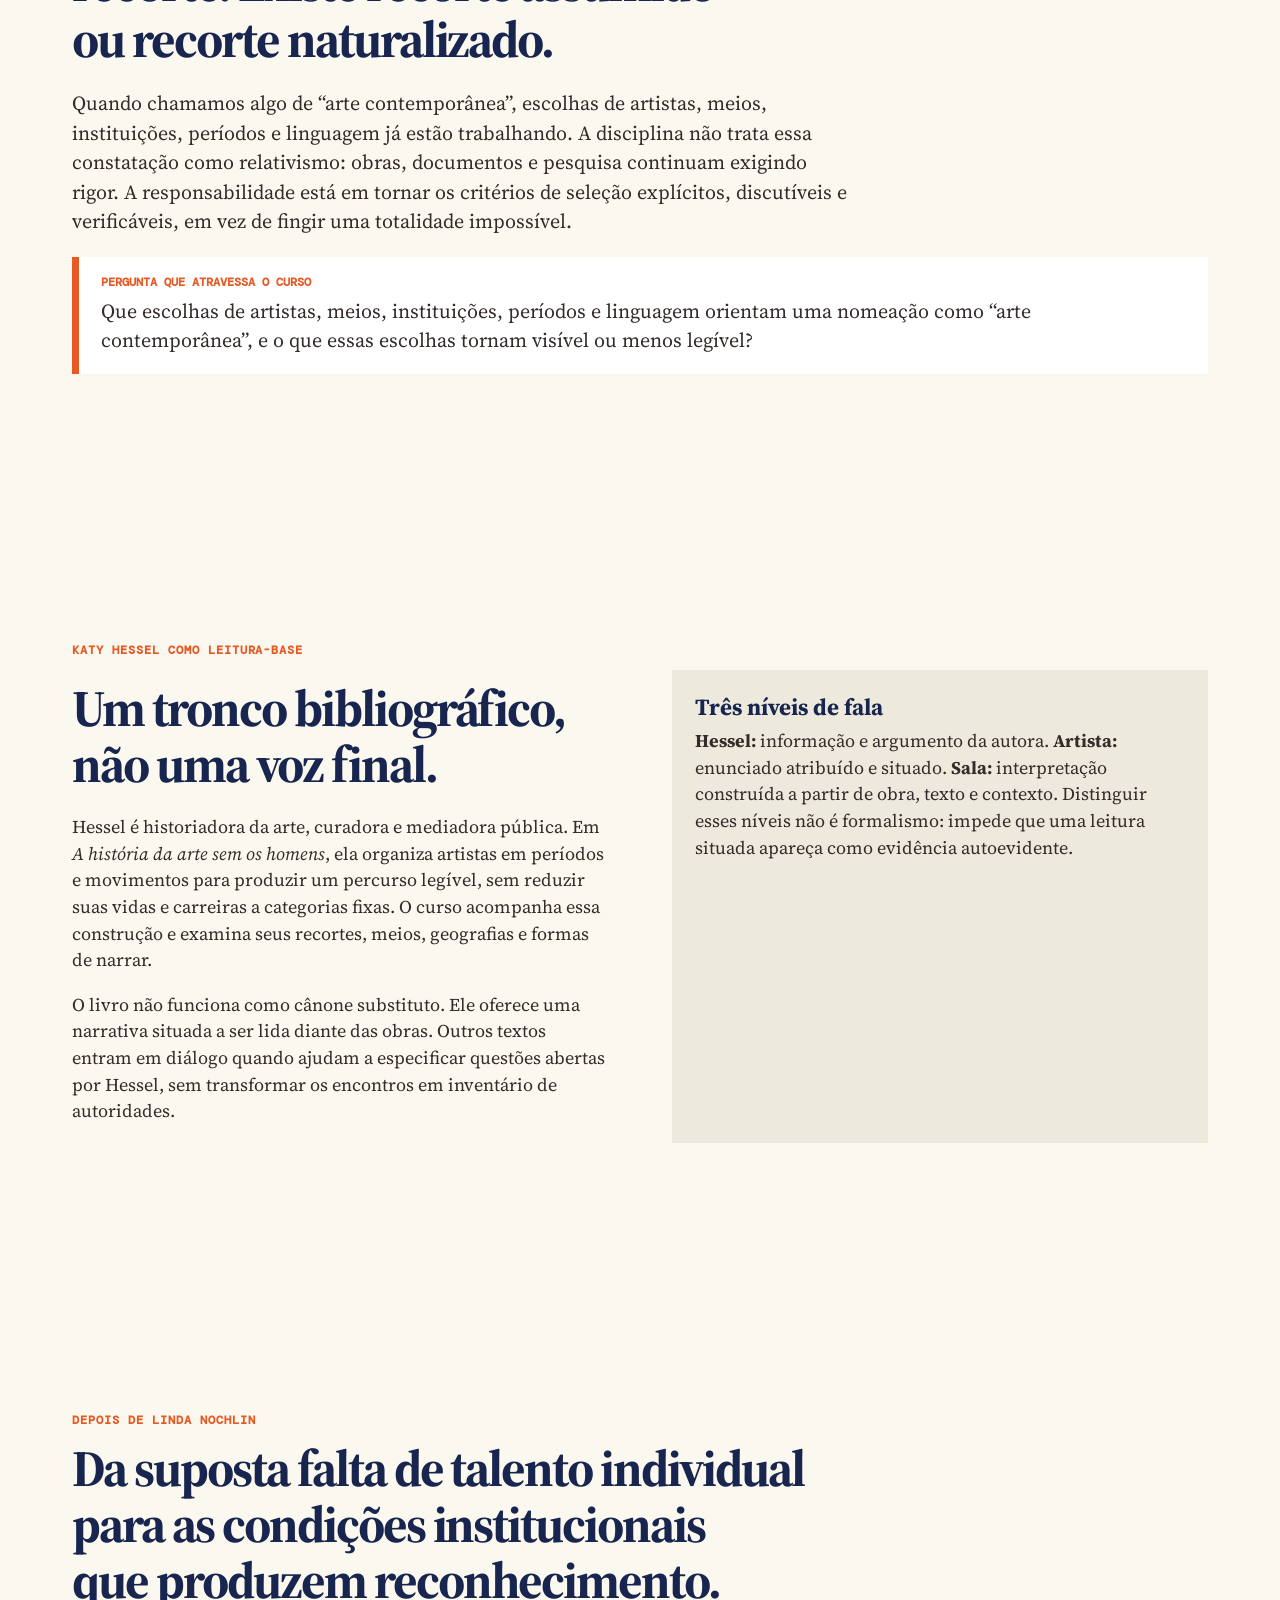
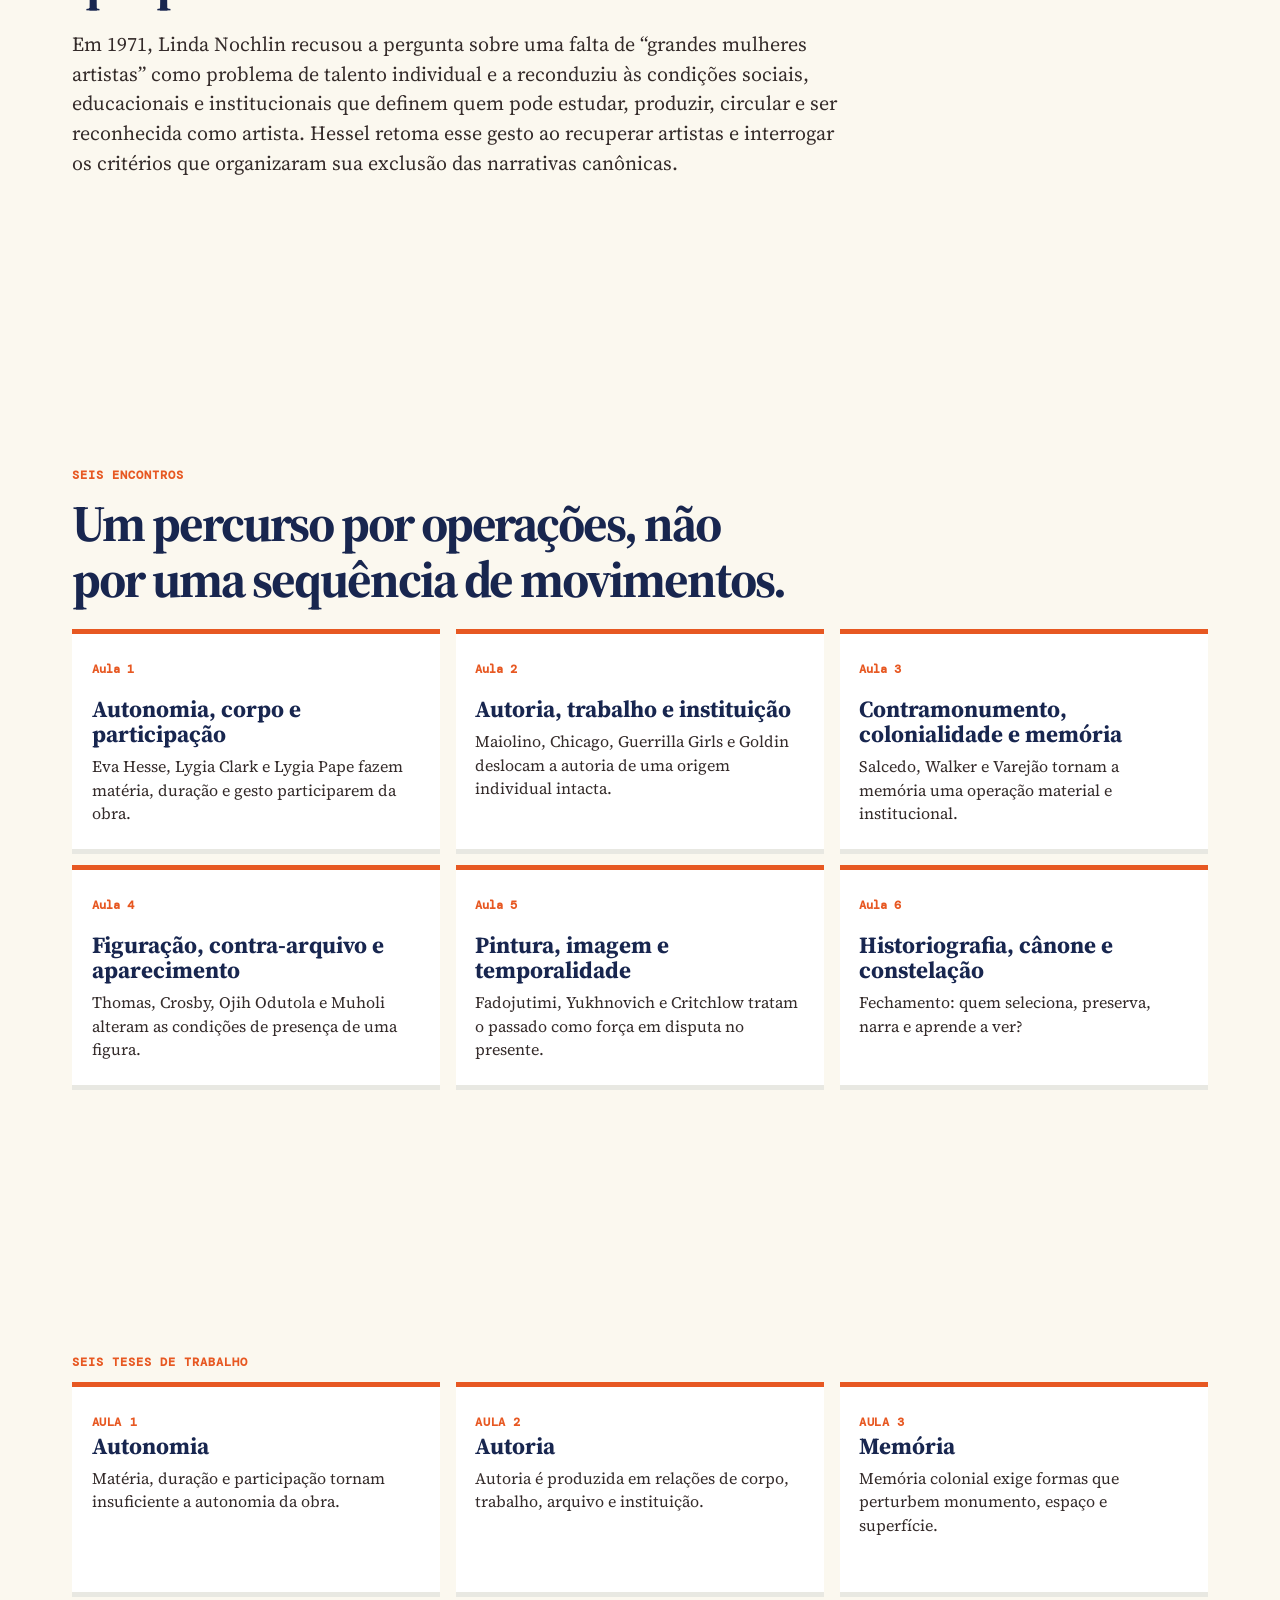
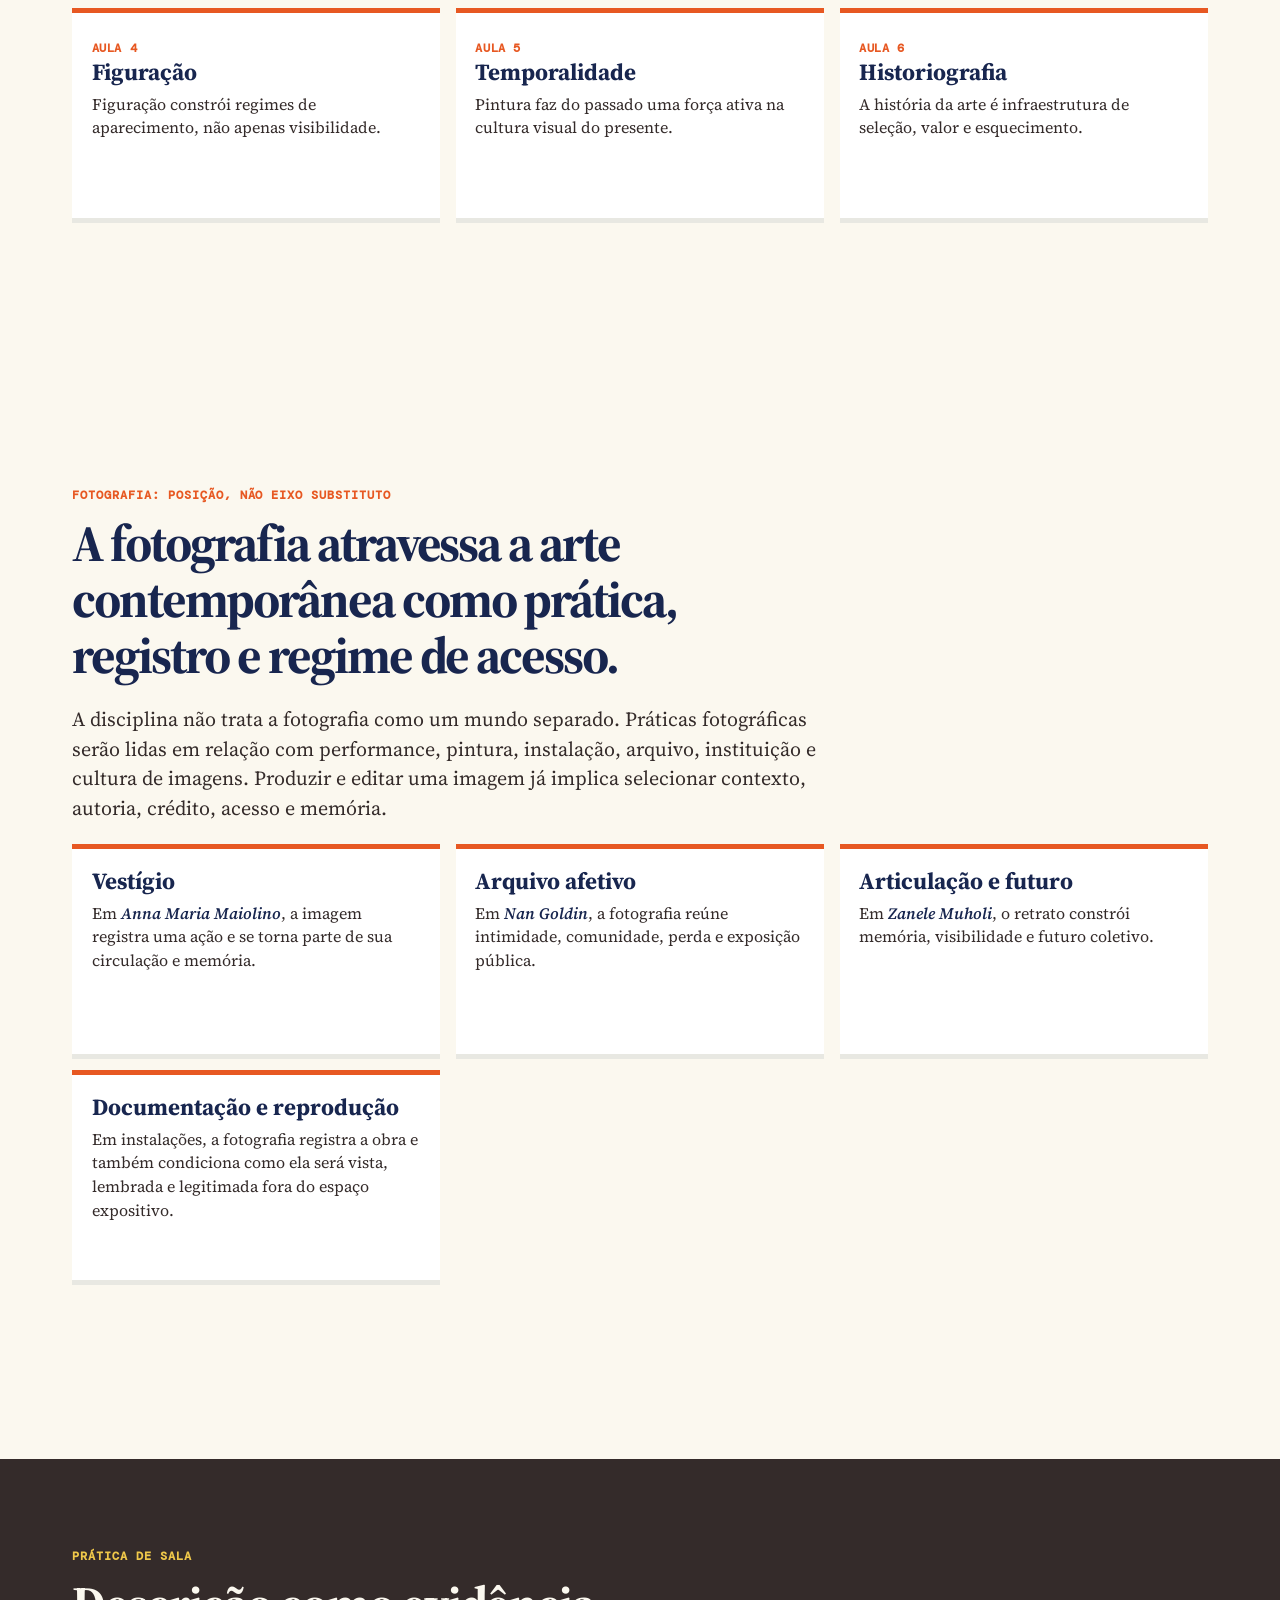
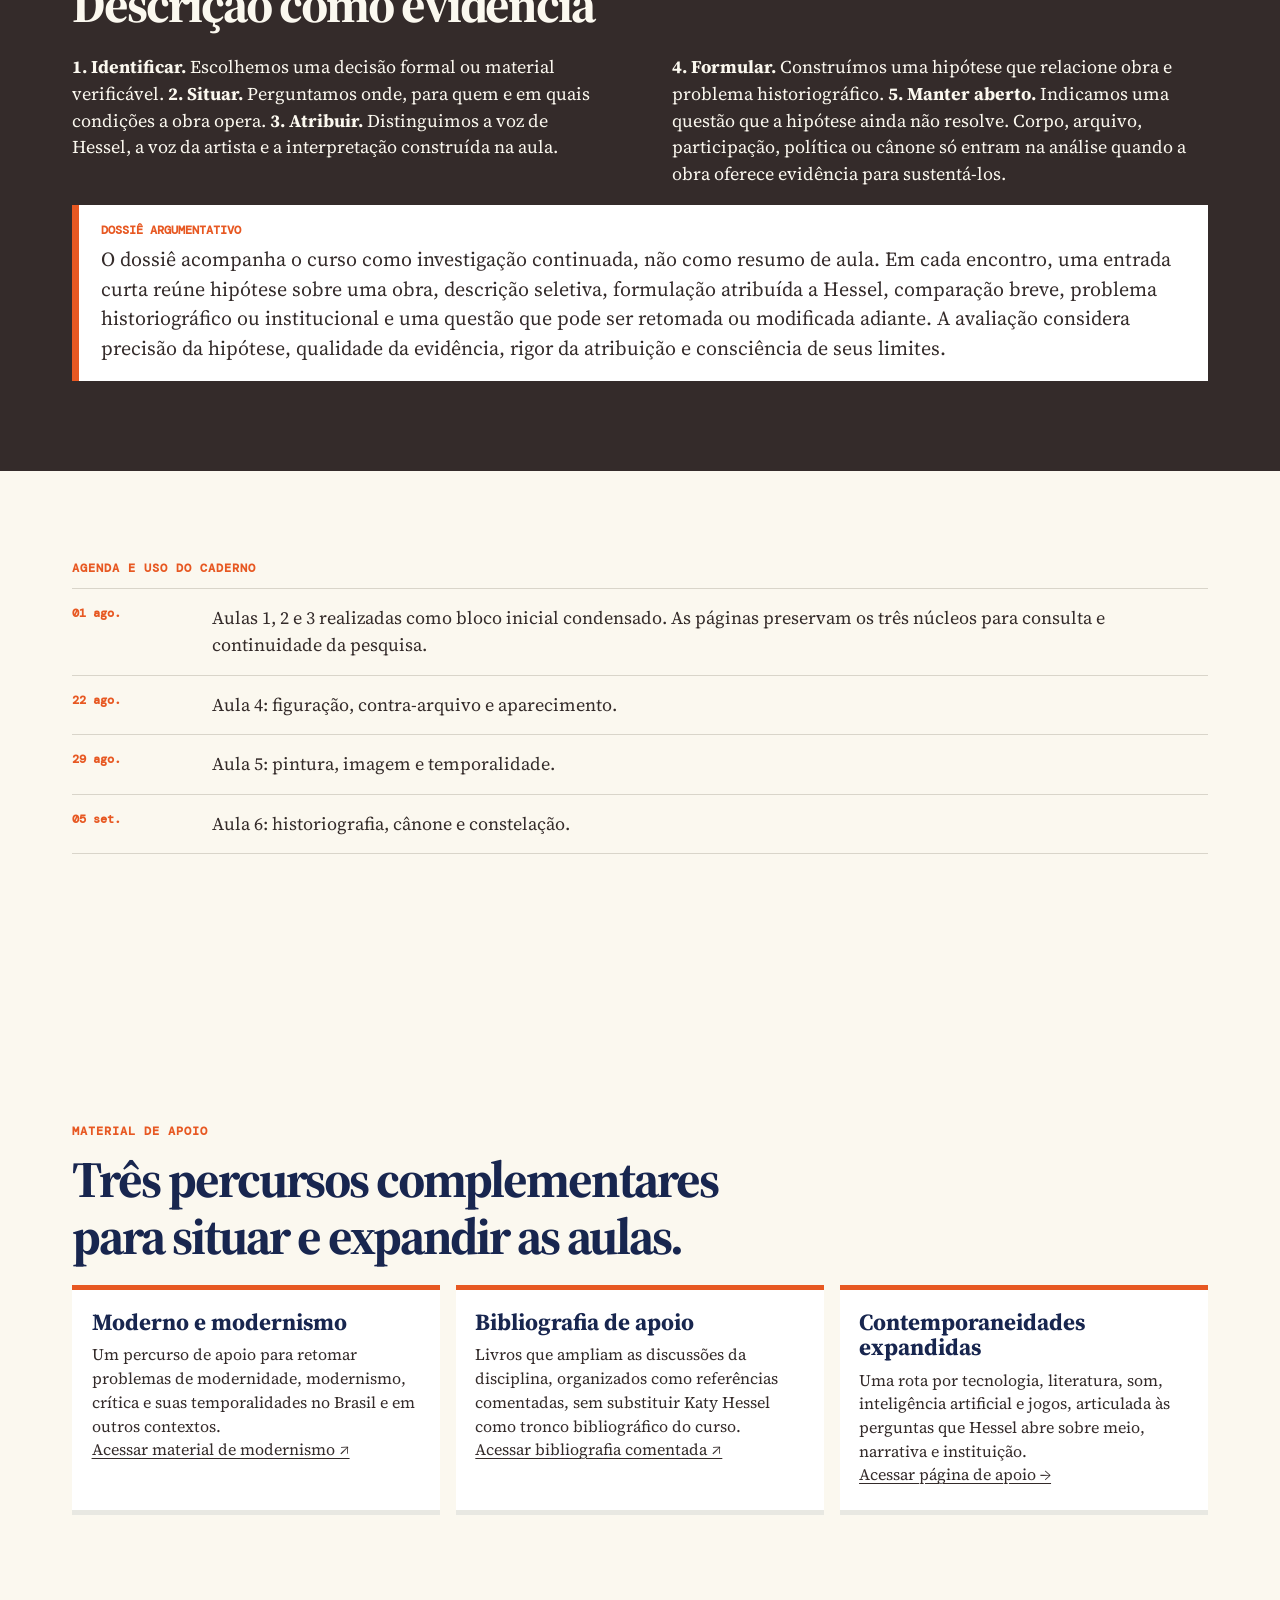
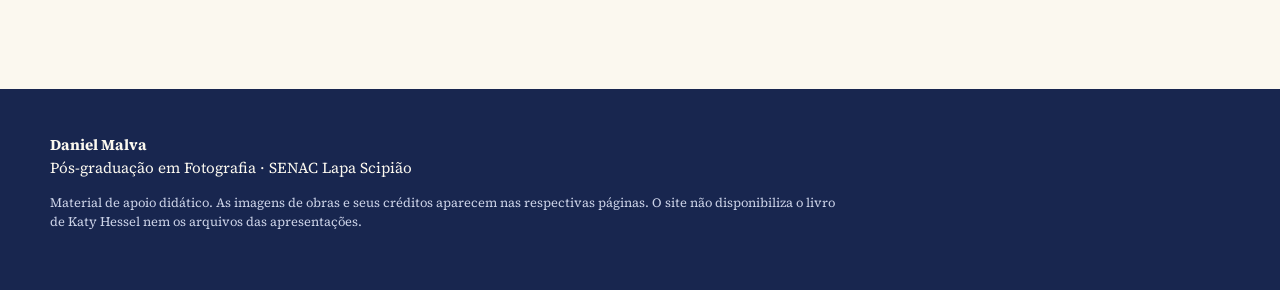
==== commit e968112c: "Revisa estilo dos textos didáticos" ====
--- a/index.html
+++ b/index.html
@@ -1,6 +1,6 @@
 <!doctype html><html lang="pt-BR"><head><meta charset="utf-8"><meta name="viewport" content="width=device-width, initial-scale=1"><title>História da Arte Contemporânea | SENAC</title><meta name="description" content="Caderno digital da disciplina História da Arte Contemporânea."><link rel="stylesheet" href="assets/styles.css"></head><body>
 <header class="hero"><p class="eyebrow">SENAC Lapa Scipião · Pós-graduação em Fotografia</p><h1>História da arte<br>contemporânea</h1><p class="hero-copy">Um caderno de seis encontros para ler obras, instituições, imagens e narrativas a partir das artistas e da história proposta por Katy Hessel.</p><nav aria-label="Navegação"><a href="#posicao">Posição</a><a href="#percurso">Percurso</a><a href="#fotografia">Fotografia</a><a href="#metodo">Método</a><a href="#apoios">Apoios</a><a href="#creditos">Créditos</a></nav></header>
-<main><section class="wrap section"><p class="section-label">Pacto de leitura</p><h2>Não uma história total, mas uma leitura situada de problemas que as obras reabrem.</h2><p class="lede">Katy Hessel é a leitura-base e o tronco bibliográfico do curso. Seu livro nos permite acompanhar uma narrativa consistente, examinando também seus recortes, seus meios, suas geografias e suas escolhas de linguagem. Outros textos entram em diálogo quando ajudam a tornar esse tronco mais legível, nunca como inventário de autoridades.</p><div class="statement">A história da arte não é apenas uma narrativa sobre obras. É uma infraestrutura que distribui valor, presença e esquecimento.<small>Hipótese de trabalho para os seis encontros</small></div></section>
+<main><section class="wrap section"><p class="section-label">Pacto de leitura</p><h2>Uma leitura situada dos problemas que as obras reabrem.</h2><p class="lede">Katy Hessel é a leitura-base e o tronco bibliográfico do curso. Seu livro nos permite acompanhar uma narrativa consistente, examinando também seus recortes, seus meios, suas geografias e suas escolhas de linguagem. Outros textos entram em diálogo quando ajudam a tornar esse tronco mais legível, sem formar um inventário de autoridades.</p><div class="statement">A história da arte funciona como infraestrutura: distribui valor, presença e esquecimento.<small>Hipótese de trabalho para os seis encontros</small></div></section>
 <section class="wrap section" id="posicao"><p class="section-label">Aula 0 · Plano de aula</p><h2>Não existe história da arte sem recorte. Existe recorte assumido ou recorte naturalizado.</h2><p class="lede">Quando chamamos algo de “arte contemporânea”, escolhas de artistas, meios, instituições, períodos e linguagem já estão trabalhando. A disciplina não trata essa constatação como relativismo: obras, documentos e pesquisa continuam exigindo rigor. A responsabilidade está em tornar os critérios de seleção explícitos, discutíveis e verificáveis, em vez de fingir uma totalidade impossível.</p><div class="question"><strong>Pergunta que atravessa o curso</strong>Que escolhas de artistas, meios, instituições, períodos e linguagem orientam uma nomeação como “arte contemporânea”, e o que essas escolhas tornam visível ou menos legível?</div></section>
 <section class="wrap section"><p class="section-label">Katy Hessel como leitura-base</p><div class="two-col"><div><h2>Um tronco bibliográfico, não uma voz final.</h2><p>Hessel é historiadora da arte, curadora e mediadora pública. Em <em>A história da arte sem os homens</em>, ela organiza artistas em períodos e movimentos para produzir um percurso legível, sem reduzir suas vidas e carreiras a categorias fixas. O curso acompanha essa construção e examina seus recortes, meios, geografias e formas de narrar.</p><p>O livro não funciona como cânone substituto. Ele oferece uma narrativa situada a ser lida diante das obras. Outros textos entram em diálogo quando ajudam a especificar questões abertas por Hessel, sem transformar os encontros em inventário de autoridades.</p></div><aside class="note"><h3>Três níveis de fala</h3><p><strong>Hessel:</strong> informação e argumento da autora. <strong>Artista:</strong> enunciado atribuído e situado. <strong>Sala:</strong> interpretação construída a partir de obra, texto e contexto. Distinguir esses níveis não é formalismo: impede que uma leitura situada apareça como evidência autoevidente.</p></aside></section><section class="wrap section"><p class="section-label">Depois de Linda Nochlin</p><h2>Da suposta falta de talento individual para as condições institucionais que produzem reconhecimento.</h2><p class="lede">Em 1971, Linda Nochlin recusou a pergunta sobre uma falta de “grandes mulheres artistas” como problema de talento individual e a reconduziu às condições sociais, educacionais e institucionais que definem quem pode estudar, produzir, circular e ser reconhecida como artista. Hessel retoma esse gesto ao recuperar artistas e interrogar os critérios que organizaram sua exclusão das narrativas canônicas.</p></section>
 <section class="wrap section" id="percurso"><p class="section-label">Seis encontros</p><h2>Um percurso por operações, não por uma sequência de movimentos.</h2><div class="course-grid"><article class="course-card" data-periodo="passado"><a href="aula-01.html"><span class="number">Aula 1</span><h3>Autonomia, corpo e participação</h3><p>Eva Hesse, Lygia Clark e Lygia Pape fazem matéria, duração e gesto participarem da obra.</p></a></article><article class="course-card" data-periodo="passado"><a href="aula-02.html"><span class="number">Aula 2</span><h3>Autoria, trabalho e instituição</h3><p>Maiolino, Chicago, Guerrilla Girls e Goldin deslocam a autoria de uma origem individual intacta.</p></a></article><article class="course-card" data-periodo="passado"><a href="aula-03.html"><span class="number">Aula 3</span><h3>Contramonumento, colonialidade e memória</h3><p>Salcedo, Walker e Varejão tornam a memória uma operação material e institucional.</p></a></article><article class="course-card" data-periodo="presente"><a href="aula-04.html"><span class="number">Aula 4</span><h3>Figuração, contra-arquivo e aparecimento</h3><p>Thomas, Crosby, Ojih Odutola e Muholi alteram as condições de presença de uma figura.</p></a></article><article class="course-card" data-periodo="presente"><a href="aula-05.html"><span class="number">Aula 5</span><h3>Pintura, imagem e temporalidade</h3><p>Fadojutimi, Yukhnovich e Critchlow tratam o passado como força em disputa no presente.</p></a></article><article class="course-card" data-periodo="presente"><a href="aula-06.html"><span class="number">Aula 6</span><h3>Historiografia, cânone e constelação</h3><p>Fechamento: quem seleciona, preserva, narra e aprende a ver?</p></a></article></div></section>
--- a/assets/styles.css
+++ b/assets/styles.css
@@ -16,6 +16,8 @@
 nav a { text-decoration:none; border-bottom:1px solid transparent; } nav a:hover, nav a[aria-current="page"] { border-color:var(--yellow); color:var(--yellow); }
 .wrap { max-width:1180px; margin:auto; padding:clamp(2.8rem,7vw,6rem) 1.4rem; }
 .section { margin-bottom:clamp(3.5rem,7vw,6rem); }
+.expanded-page .wrap { padding-block:clamp(2rem,4vw,3.6rem); }
+.expanded-page .section { margin-bottom:clamp(1.4rem,3vw,2.8rem); }
 .section-label { color:var(--orange); font:600 .75rem "DM Mono",monospace; text-transform:uppercase; letter-spacing:.08em; }
 h2 { color:var(--ink); font-size:clamp(2rem,4vw,3.55rem); letter-spacing:-.04em; line-height:1.1; max-width:850px; margin:.6rem 0 1.35rem; text-wrap:balance; }
 h3 { color:var(--ink); font-size:1.45rem; line-height:1.08; margin-bottom:.5rem; }
@@ -34,6 +36,10 @@
 .timeline > * { padding:1rem 0; border-bottom:1px solid var(--muted); }.timeline strong { color:var(--orange); font:600 .75rem "DM Mono",monospace; }
 .table-wrap { overflow-x:auto; border-top:5px solid var(--orange); background:white; box-shadow:0 5px 0 rgba(24,38,79,.08); }.analysis-table { width:100%; min-width:680px; border-collapse:collapse; text-align:left; }.analysis-table th, .analysis-table td { padding:1.1rem 1.2rem; vertical-align:top; border-bottom:1px solid var(--muted); }.analysis-table thead th { background:var(--ink); color:var(--paper); font:600 .76rem/1.35 "DM Mono",monospace; letter-spacing:.05em; text-transform:uppercase; }.analysis-table tbody th { width:22%; color:var(--ink); font-size:1.08rem; }.analysis-table td { width:39%; font-size:1.04rem; line-height:1.4; }.analysis-table tbody tr:last-child > * { border-bottom:0; }
 .work { background:var(--ink); color:var(--paper); overflow:hidden; display:grid; grid-template-rows:auto auto; align-self:start; }
+.access-work { max-width:620px; margin:1.8rem 0 0; }
+.access-work a { color:inherit; text-decoration:none; }
+.access-work a:hover h3, .access-work a:focus-visible h3 { color:var(--yellow); }
+.access-work .access-link { color:var(--yellow); font:600 .76rem "DM Mono",monospace; letter-spacing:.04em; text-transform:uppercase; }
 .works { align-items:start; }
 .work img { width:100%; height:auto; object-fit:contain; object-position:top center; background:var(--ink); display:block; }.work-content, .work-caption { padding:1.2rem; align-self:start; }.work h3 { color:var(--paper); }.work p { font-size:.98rem; margin-bottom:.55rem; }.work-caption small { color:#d9dff2; font-size:.8rem; }.credit { color:#4b4a46; font-size:.8rem!important; }.work .credit { color:#d9dff2; }
 .section:has(> .two-col > .work) > .section-label { display:inline-block; color:var(--ink); background:var(--yellow); padding:.25rem .48rem; font-style:italic; letter-spacing:.035em; }
